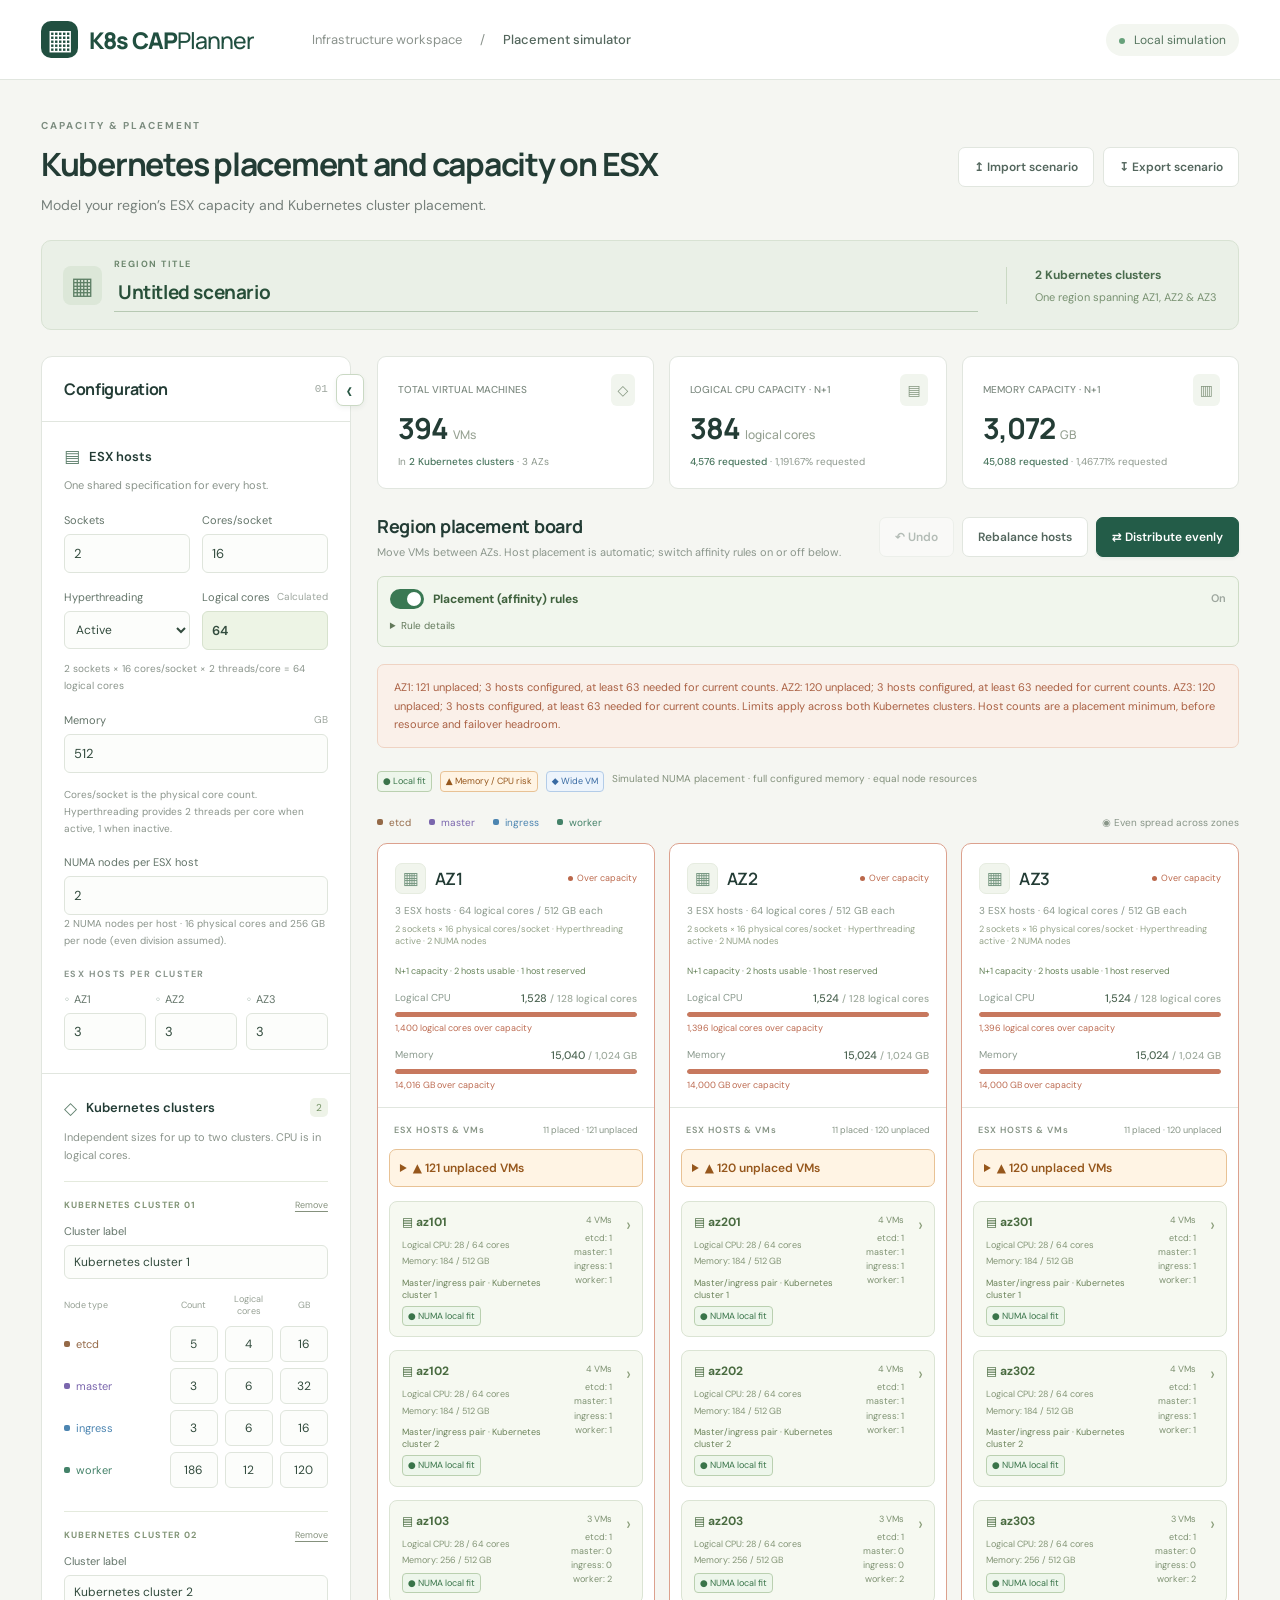
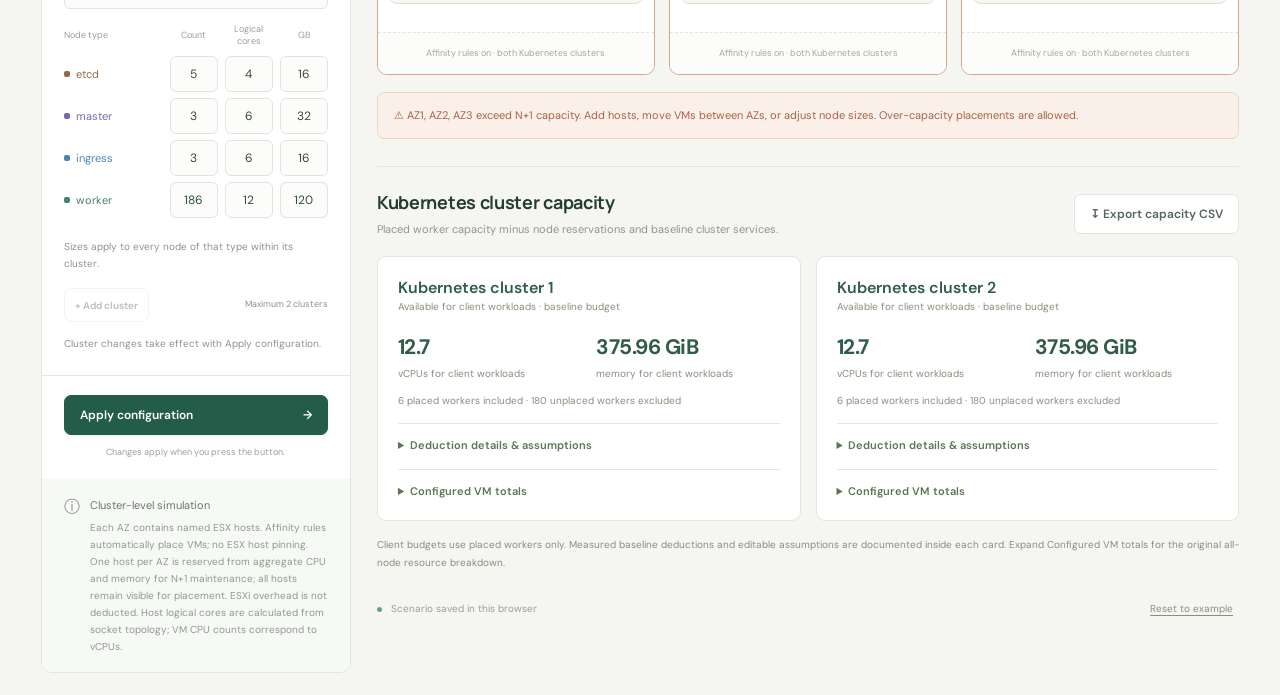
==== index.html @ 89005a1d "Initial code" ====
<!doctype html>
<html lang="en">
<head><meta charset="UTF-8"><meta name="viewport" content="width=device-width, initial-scale=1"><meta name="theme-color" content="#183b33"><title>K8s CAPPlanner · VM placement simulator</title><link rel="stylesheet" href="./styles.css"></head>
<body>
<header class="topbar"><a class="brand" href="#" aria-label="K8s CAPPlanner home"><span class="brand-icon">▦</span> K8s CAP<span>Planner</span></a><div class="nav-label">Infrastructure workspace <span>/</span> <strong>Placement simulator</strong></div><span class="local-pill"><i></i> Local simulation</span></header>
<main>
  <div class="page-heading"><div><div class="eyebrow">CAPACITY & PLACEMENT</div><h1>Kubernetes placement and capacity on ESX</h1><p>Model your region’s ESX capacity and Kubernetes cluster placement.</p></div><div class="scenario-files"><div class="file-actions"><button id="import-button" class="button secondary">↥ Import scenario</button><button id="export-button" class="button secondary">↧ Export scenario</button><input type="file" id="import-file" accept=".json,application/json" hidden></div></div></div>
  <div class="region-bar"><div class="region-selector"><span class="region-icon">▦</span><label for="scenario-title">REGION TITLE<input id="scenario-title" type="text" maxlength="120" placeholder="Untitled scenario"></label></div><div class="region-context"><strong id="region-clusters"></strong><span>One region spanning AZ1, AZ2 & AZ3</span></div></div>
  <div class="workspace">
    <div class="configuration-drawer"><button id="configuration-toggle" class="configuration-toggle" type="button" aria-controls="configuration-panel" aria-expanded="true" aria-label="Collapse Configuration panel" title="Collapse Configuration panel"><span class="configuration-toggle-arrow" aria-hidden="true">‹</span><span class="configuration-toggle-label" aria-hidden="true">Configuration</span></button><aside class="configuration" id="configuration-panel">
      <form id="config-form">
        <div class="panel-heading"><h2>Configuration</h2><span class="small-label">01</span></div>
        <section><div class="section-heading"><span class="section-icon">▤</span><h3>ESX hosts</h3></div><p class="help">One shared specification for every host.</p><div class="two-fields"><label>Sockets<input name="host.sockets" type="number" min="1" max="1000000" step="1" required></label><label>Cores/socket<input name="host.coresPerSocket" aria-label="Physical cores per socket" type="number" min="1" max="1000000" step="1" required></label></div><div class="two-fields topology-fields"><label>Hyperthreading<select name="host.hyperthreading" aria-label="Hyperthreading"><option value="active">Active</option><option value="inactive">Inactive</option></select></label><label for="host-logical-cores">Logical cores <span>Calculated</span><output id="host-logical-cores" name="host.cpu" aria-live="polite"></output></label></div><p id="host-cpu-formula" class="help topology-help">Sockets × physical cores/socket × threads/core</p><label>Memory <span>GB</span><input name="host.memory" type="number" min="0.01" max="1000000" step="any" required></label><p class="help footer-help">Cores/socket is the physical core count. Hyperthreading provides 2 threads per core when active, 1 when inactive.</p><label class="numa-config">NUMA nodes per ESX host<input name="host.numaNodes" aria-label="NUMA nodes per ESX host" type="number" min="1" max="64" step="1" required></label><p id="numa-topology-help" class="help topology-help">CPU cores and memory are assumed evenly divided between NUMA nodes.</p><div class="field-title">ESX HOSTS PER CLUSTER</div><div id="host-counts" class="host-counts"></div></section>
        <section class="k8s-config"><div class="section-heading"><span class="section-icon">◇</span><h3>Kubernetes clusters</h3><span id="draft-count" class="cluster-count"></span></div><p class="help">Independent sizes for up to two clusters. CPU is in logical cores.</p><div id="cluster-editors"></div><p class="help footer-help">Sizes apply to every node of that type within its cluster.</p><div class="cluster-editor-actions"><button id="add-cluster" type="button" class="button secondary">+ Add cluster</button><span class="help">Maximum 2 clusters</span></div><p class="help footer-help">Cluster changes take effect with Apply configuration.</p></section>
        <div class="config-footer"><p id="config-error" class="error" role="alert" hidden></p><button type="submit" class="button primary full">Apply configuration <span>→</span></button><span id="config-status">Changes apply when you press the button.</span></div>
      </form>
      <div class="model-note"><span>ⓘ</span><p>Cluster-level simulation<br><small>Each AZ contains named ESX hosts. Affinity rules automatically place VMs; no ESX host pinning. One host per AZ is reserved from aggregate CPU and memory for N+1 maintenance; all hosts remain visible for placement. ESXi overhead is not deducted. Host logical cores are calculated from socket topology; VM CPU counts correspond to vCPUs.</small></p></div>
    </aside></div>
    <div class="canvas">
      <div class="summary" id="summary"></div>
      <section class="placement">
        <div class="placement-heading"><div><h2>Region placement board</h2><p>Move VMs between AZs. Host placement is automatic; switch affinity rules on or off below.</p></div><div class="board-actions"><button id="undo" class="button secondary" disabled>↶ Undo</button><button id="balance-workers" class="button secondary">Rebalance hosts</button><button id="balance" class="button primary">⇄ Distribute evenly</button></div></div>
        <div class="affinity-policy" id="affinity-policy"><label class="affinity-toggle"><input id="affinity-toggle" type="checkbox" role="switch" aria-label="Placement (affinity) rules" aria-describedby="affinity-toggle-help"><strong>Placement (affinity) rules</strong><span id="affinity-toggle-state">On</span></label><details class="affinity-details"><summary>Rule details</summary><div class="affinity-details-body"><p>When enabled, these limits apply across both Kubernetes clusters within each AZ:</p><ol id="affinity-rule-description"><li><strong>Etcd separation:</strong> At most one etcd VM per ESX host. It may share with other VM types.</li><li><strong>Master/ingress pairing:</strong> Matching node numbers within the same Kubernetes cluster stay together, such as master-01 and ingress-01. Moving either to another AZ moves its partner too.</li><li><strong>Pair separation:</strong> At most one master/ingress pair per ESX host.</li><li><strong>Workers with a pair:</strong> At most one worker on a host containing a master/ingress pair.</li><li><strong>Other workers:</strong> At most two workers on a host without a master/ingress pair.</li></ol><p id="affinity-toggle-help"><strong>Turning off:</strong> Immediately redistributes all VMs across the hosts in their current AZs without pairing, etcd separation, or per-host VM count limits. Previously unplaced VMs can be assigned. VM counts, sizes, and cluster labels are retained. Capacity warnings and NUMA estimates remain active.</p><p><strong>Turning on:</strong> Recalculates placement under all five rules. Ingress VMs follow their matching master’s AZ. VMs that cannot satisfy the rules remain visible as unplaced. This does not restore the previous host arrangement.</p><p>ESX hosts are assigned automatically in both modes; VMs are never pinned to a host.</p></div></details></div><div id="affinity-warning" class="capacity-warning" role="status" hidden></div><div class="numa-legend" aria-label="NUMA status legend"><span class="numa-badge fit">● Local fit</span><span class="numa-badge risk">▲ Memory / CPU risk</span><span class="numa-badge wide">◆ Wide VM</span><small>Simulated NUMA placement · full configured memory · equal node resources</small></div><div class="board-meta"><div class="legend"><span class="type-etcd">etcd</span><span class="type-master">master</span><span class="type-ingress">ingress</span><span class="type-worker">worker</span></div><span id="spread-label"></span></div>
        <div class="clusters" id="clusters"></div>
      </section>
      <div id="capacity-warning" class="capacity-warning" role="status" hidden></div>
      <section class="potential-capacity" aria-labelledby="potential-heading"><div class="placement-heading"><div><h2 id="potential-heading">Kubernetes cluster capacity</h2><p>Placed worker capacity minus node reservations and baseline cluster services.</p></div><button id="export-capacity" type="button" class="button secondary">↧ Export capacity CSV</button></div><div id="cluster-capacity-cards" class="cluster-capacity-cards"></div><p class="capacity-assumptions">Client budgets use placed workers only. Measured baseline deductions and editable assumptions are documented inside each card. Expand Configured VM totals for the original all-node resource breakdown.</p></section><footer class="canvas-footer"><span><i></i> <span id="save-status">Scenario saved in this browser</span></span><button id="reset" class="text-button">Reset to example</button></footer>
    </div>
  </div>
</main>
<div id="toast" role="status" aria-live="polite"></div>
<script type="module" src="./app.mjs"></script>
</body></html>
---- styles.css ----
@import url('https://fonts.googleapis.com/css2?family=DM+Sans:wght@400;500;600;700&family=Manrope:wght@400;500;600;700;800&display=swap');
:root{font-family:'DM Sans',system-ui,sans-serif;color:#233c35;background:#f5f6f2;font-synthesis:none;--green:#235c48;--muted:#77817c;--border:#e1e6df;--etcd:#946947;--master:#7a66ad;--ingress:#4c85b1;--worker:#448269}
*{box-sizing:border-box}body{margin:0}button,input,select{font:inherit}button{cursor:pointer}button:disabled{opacity:.4;cursor:default}button:focus-visible,a:focus-visible,input:focus-visible,select:focus-visible{outline:3px solid #87bca5;outline-offset:3px}button,input,select{transition:border-color .15s,background .15s} .topbar{height:80px;background:#fff;border-bottom:1px solid var(--border);display:flex;align-items:center;padding:0 3.2%;gap:58px}.brand{font:800 23px 'Manrope',sans-serif;letter-spacing:-1px;color:#214f40;text-decoration:none;display:flex;align-items:center;gap:0}.brand>span:last-child{font-weight:500}.brand-icon{background:#214f40;color:white;width:37px;height:37px;border-radius:10px;text-align:center;line-height:35px;margin-right:11px;font-size:28px}.nav-label{font-size:13px;color:#8b938d;display:flex;gap:18px}.nav-label strong{color:#53665c;font-weight:500}.local-pill{margin-left:auto;font-size:12px;background:#f3f6f0;padding:8px 13px;border-radius:20px;color:#54735d;white-space:nowrap}i{display:inline-block;width:6px;height:6px;background:#67a17b;border-radius:50%;margin-right:6px}main{max-width:1700px;margin:auto;padding:39px 3.2% 22px}.page-heading{display:flex;justify-content:space-between;align-items:center;margin-bottom:30px;gap:20px}.eyebrow{font-size:10px;font-weight:700;letter-spacing:2px;color:#7d8d80;margin-bottom:10px}h1{font-family:'Manrope',sans-serif;font-weight:700;letter-spacing:-1.25px;font-size:32px;margin:0 0 10px}p{margin:0}.page-heading p{font-size:14px;color:var(--muted)}.file-actions{display:flex;gap:9px}.button{padding:11px 15px;border-radius:7px;border:1px solid var(--border);font-size:12px;font-weight:600;white-space:nowrap;display:inline-flex;align-items:center;justify-content:center;gap:10px;min-height:40px}.button.secondary{background:#fff;color:#53665d}.button.secondary:hover:not(:disabled){background:#edf3ed;border-color:#a8bcae}.button.primary{background:var(--green);border-color:var(--green);color:#fff;box-shadow:0 2px 3px #235c4810}.button.primary:hover{background:#184b39}.workspace{display:grid;grid-template-columns:310px minmax(0,1fr);gap:26px;align-items:start}.configuration{background:#fff;border:1px solid var(--border);border-radius:11px;overflow:hidden}.panel-heading{display:flex;align-items:center;justify-content:space-between;padding:21px 22px;border-bottom:1px solid var(--border)}h2{font-family:'Manrope',sans-serif;font-size:16px;font-weight:700;margin:0;letter-spacing:-.3px}.small-label{font:11px monospace;color:#9ea79f}.configuration section{padding:23px 22px;border-bottom:1px solid var(--border)}.section-heading{display:flex;gap:9px;align-items:center;margin-bottom:9px}h3{font-size:13px;margin:0;font-weight:600}.section-icon{color:#60816e;font-size:17px}.help{font-size:11px;line-height:1.7;color:#8a948b}.two-fields{display:grid;grid-template-columns:1fr 1fr;gap:12px;margin:18px 0 23px}label{font-size:11px;color:#64756a;display:block}label>span{color:#9da69e;float:right;font-size:10px}input[type=number]{width:100%;border:1px solid #dfe5dc;border-radius:6px;padding:10px 9px;background:#fcfdfb;color:#324b3d;font-size:13px;margin-top:7px;min-width:0;appearance:textfield}input[type=number]::-webkit-inner-spin-button{appearance:none}input:hover{border-color:#adc1b2}.field-title{font-size:9px;letter-spacing:1.4px;color:#8a968d;font-weight:700;margin-bottom:12px}.host-counts{display:flex;gap:9px}.host-counts label{flex:1}.host-counts input{padding:9px}.host-counts label>span{float:none;color:#759281;margin-right:4px}.profile-head,.profile-row{display:grid;grid-template-columns:1fr 48px 48px 48px;gap:7px;align-items:center}.profile-head{font-size:9px;color:#97a195;margin:19px 0 9px}.profile-head span:not(:first-child){text-align:center}.profile-row{margin-bottom:8px}.profile-row input{margin:0;padding:9px 5px;text-align:center;font-size:12px}.type-label{font-size:11px;display:flex;gap:6px;align-items:center}.type-dot{width:6px;height:6px;border-radius:2px;background:currentColor}.type-etcd{color:var(--etcd)}.type-master{color:var(--master)}.type-ingress{color:var(--ingress)}.type-worker{color:var(--worker)}.footer-help{margin-top:13px;font-size:10px}.config-footer{padding:19px 22px 21px}.full{width:100%;justify-content:space-between}.config-footer>span{display:block;text-align:center;font-size:9px;color:#99a196;margin-top:11px}.model-note{background:#f7f9f4;padding:17px 22px;display:flex;gap:10px;color:#76917d}.model-note p{font-size:11px;color:#637d6a;line-height:1.7}.model-note small{display:block;font-size:10px;color:#8f9a8b;margin-top:4px}.summary{display:grid;grid-template-columns:repeat(3,1fr);gap:15px;margin-bottom:25px}.stat{background:#fff;border:1px solid var(--border);border-radius:9px;padding:20px;position:relative}.stat-title{font-size:10px;color:#7f8c82;font-weight:500}.stat-icon{position:absolute;top:17px;right:18px;background:#f1f5ee;padding:7px;border-radius:6px;font-size:14px;color:#859780}.stat-number{font-family:'Manrope',sans-serif;font-size:29px;font-weight:700;letter-spacing:-1px;margin:10px 0 7px}.stat-number small{font-size:12px;color:#95a091;letter-spacing:0;font-weight:500;margin-left:5px}.stat-sub{font-size:10px;color:#8d988d}.stat-sub strong{font-weight:500;color:#47745c}.placement-heading{display:flex;justify-content:space-between;gap:12px;align-items:center}.placement-heading h2{font-size:18px}.placement-heading p{font-size:11px;color:#8b968c;margin-top:7px}.board-actions{display:flex;gap:8px}.board-meta{display:flex;align-items:center;justify-content:space-between;margin:24px 0 14px;font-size:10px;color:#889588;gap:10px}.legend{display:flex;gap:18px}.legend span{display:flex;align-items:center;gap:6px}.legend span:before{content:'';background:currentColor;width:6px;height:6px;border-radius:2px}.clusters{display:grid;grid-template-columns:repeat(3,minmax(0,1fr));gap:14px}.cluster{background:#fff;border:1px solid var(--border);border-radius:10px;min-width:0;transition:background .15s,border-color .15s;overflow:hidden}.cluster.drag-over{border-color:#438c6b;background:#edf7ee;box-shadow:0 0 0 2px #6f9d7940}.cluster.over{border-color:#dca18e}.cluster-top{padding:19px 17px 16px;border-bottom:1px solid var(--border)}.cluster-title-row{display:flex;align-items:center;gap:9px}.az-icon{font-size:17px;color:#759680;background:#f1f5ed;border:1px solid #e6ece0;border-radius:7px;width:31px;height:31px;display:grid;place-items:center}.cluster h3{font-family:'Manrope',sans-serif;font-size:17px;letter-spacing:-.5px}.health{margin-left:auto;color:#729a74;font-size:9px;display:flex;align-items:center;gap:4px}.health:before{content:'';width:5px;height:5px;border-radius:50%;background:currentColor}.health.warning{color:#bb684b}.host-caption{font-size:10px;color:#89978a;margin:10px 0 18px}.resource{margin-top:14px}.resource-label{display:flex;justify-content:space-between;align-items:center;font-size:10px;color:#8a998d;margin-bottom:7px}.resource-label strong{color:#4e6654;font-size:11px;font-weight:500}.resource-label strong small{color:#9eaa9d;font-size:10px}.track{height:5px;background:#edf1e8;border-radius:10px;overflow:hidden}.fill{height:100%;background:#729a73;border-radius:10px}.resource.memory .fill{background:#a4b894}.resource.exceeded .fill{background:#c7785e}.resource-foot{font-size:9px;color:#9ba694;margin-top:5px}.resource.exceeded .resource-foot{color:#bc6a50}.vm-area{padding:15px 11px;min-height:385px;max-height:635px;overflow:auto}.vm-list-heading{display:flex;justify-content:space-between;color:#869485;font-size:9px;font-weight:600;letter-spacing:1px;margin:1px 5px 13px}.vm-list-heading span:last-child{letter-spacing:0;font-weight:400}.vm-card{display:grid;grid-template-columns:12px minmax(0,1fr) 22px;align-items:center;gap:5px;padding:10px 8px;margin-bottom:7px;border:1px solid #e5e9e1;border-radius:6px;background:#fff;cursor:grab;border-left:3px solid currentColor;box-shadow:0 1px 2px #253f2903;position:relative}.vm-card:hover{background:#fafcf8;border-color:#bdcfbf}.vm-card.dragging{opacity:.35}.grip{color:#bdc7b8;font-size:13px}.vm-name{font-size:10px;font-weight:600;display:block}.vm-spec{font-size:9px;color:#94a08e;margin-top:4px;display:block}.move-select{width:22px;border:0;color:#8d9b89;background:transparent;padding:1px;cursor:pointer;font-size:10px}.move-select option{color:#233c35}.cluster-bottom{padding:13px 15px;border-top:1px dashed var(--border);font-size:9px;color:#a0aa99;text-align:center;background:#fcfdfb}.empty{padding:65px 15px;text-align:center;font-size:12px;color:#96a28f;line-height:1.8}.board-note{display:flex;gap:9px;align-items:center;font-size:10px;color:#87937f;margin-top:16px;line-height:1.5}.board-note>span{font-size:17px}.canvas-footer{display:flex;justify-content:space-between;margin-top:24px;font-size:10px;color:#97a28e;align-items:center}.canvas-footer i{width:5px;height:5px}.text-button{background:none;border:0;font-size:10px;color:#85917d;text-decoration:underline;text-underline-offset:3px;padding:6px}.capacity-warning{margin-top:17px;padding:13px 16px;border-radius:7px;background:#faf0e9;border:1px solid #efd3c3;color:#aa6144;font-size:11px;line-height:1.7}.error{color:#b25c41;font-size:11px;line-height:1.6;margin-bottom:12px}#toast{position:fixed;bottom:24px;left:50%;transform:translateX(-50%);border-radius:9px;padding:13px 20px;background:#1c493a;color:#fff;font-size:12px;box-shadow:0 5px 20px #183b3320;opacity:0;pointer-events:none;transition:opacity .2s;max-width:90vw;text-align:center;z-index:10}#toast.show{opacity:1}[hidden]{display:none!important}
@media(min-width:1500px){.vm-card{padding:12px 10px}.vm-name{font-size:12px}.vm-spec{font-size:10px}.vm-area{max-height:700px}.profile-row{grid-template-columns:1fr 48px 48px 48px}}
@media(max-width:1150px){.workspace{grid-template-columns:270px minmax(0,1fr);gap:18px}.configuration section,.panel-heading,.config-footer{padding-left:16px;padding-right:16px}.model-note{padding:16px}.cluster-top{padding:15px 11px}.clusters{gap:9px}.health{font-size:8px}.stat{padding:15px}.stat-icon{display:none}.board-actions .button{padding:9px}.nav-label{display:none}h1{font-size:28px}.file-actions .button{font-size:10px}.placement-heading{align-items:start;flex-direction:column;gap:13px}.profile-head,.profile-row{grid-template-columns:1fr 43px 43px 43px;gap:5px}.vm-spec{font-size:8px}}
@media(max-width:850px){main{padding:26px 20px}.topbar{height:65px;padding:0 20px}.workspace{grid-template-columns:1fr}.configuration form{display:grid;grid-template-columns:1fr 1fr}.panel-heading,.config-footer{grid-column:1/-1}.configuration section{padding:20px}.configuration section:first-of-type{border-right:1px solid var(--border)}.model-note{display:none}.config-footer{padding:16px 20px}.full{max-width:300px;margin:auto}.profile-head,.profile-row{grid-template-columns:1fr 48px 48px 48px}.page-heading{align-items:start;flex-direction:column}.page-heading h1{font-size:29px}.placement-heading{flex-direction:row;align-items:center}.vm-spec{font-size:9px}.summary{gap:12px}.vm-area{min-height:200px;max-height:450px}}
@media(max-width:560px){.configuration form{display:block}.configuration section:first-of-type{border-right:0}.clusters{grid-template-columns:1fr}.summary{gap:7px}.stat{padding:14px 10px}.stat-number{font-size:23px}.stat-number small{font-size:9px}.stat-title,.stat-sub{font-size:9px}.placement-heading{flex-direction:column;align-items:start}.legend{gap:13px}.board-meta{align-items:start;flex-direction:column}.vm-area{max-height:340px;min-height:100px}.cluster-top{padding:17px}.vm-name{font-size:12px}.vm-spec{font-size:10px}.cluster-title-row .health{font-size:10px}.local-pill{font-size:10px;padding:7px 10px}.brand{font-size:20px}.page-heading h1{font-size:26px}.canvas-footer{font-size:9px}.board-note{align-items:start}}

.vm-card{touch-action:none;user-select:none}.move-select{touch-action:auto}.drag-ghost{position:fixed;z-index:100;pointer-events:none;box-shadow:0 10px 30px #183b3330;opacity:.95;transform:rotate(2deg)}
.region-bar{display:flex;align-items:center;gap:28px;margin:-4px 0 26px;padding:17px 21px;background:#eaf0e7;border:1px solid #d8e2d3;border-radius:10px}.region-selector{display:flex;gap:12px;align-items:center}.region-icon{width:39px;height:39px;background:#dce7d8;display:grid;place-items:center;border-radius:8px;color:#5e8066;font-size:24px}.region-selector label{font-size:9px;letter-spacing:1.5px;font-weight:700;color:#6d876e}.region-selector select{display:block;background:transparent;border:0;border-bottom:1px solid #b7c9b3;padding:4px 18px 3px 0;margin-top:3px;font-size:19px;font-family:'Manrope',sans-serif;font-weight:700;color:#284f39;letter-spacing:-.4px;min-width:220px;cursor:pointer}.region-context{display:flex;flex-direction:column;gap:7px;border-left:1px solid #cad9c4;padding-left:28px;font-size:11px;color:#789171}.region-context strong{font-size:12px;color:#4a6c4e}.region-saved{margin-left:auto;font-size:9px;color:#8b9e84}.cluster-count{margin-left:auto;background:#eef3e8;color:#769467;border-radius:5px;padding:3px 6px;font-size:10px}.cluster-choice{margin-top:16px}.cluster-choice select,.cluster-label-field input{width:100%;min-width:0;border:1px solid #dfe5dc;border-radius:6px;padding:10px 9px;background:#fcfdfb;color:#324b3d;font-size:12px;margin-top:7px}.cluster-label-field{margin-top:13px}.cluster-editor-actions{display:flex;align-items:center;justify-content:space-between;gap:4px;margin-top:16px}.cluster-editor-actions .button{padding:7px 10px;font-size:10px;min-height:34px}.cluster-editor-actions .text-button{font-size:9px}.k8s-group{margin-bottom:13px;border:1px solid #e0e7da;border-radius:7px;background:#fbfdf8;overflow:hidden}.k8s-group summary{list-style:none;cursor:pointer;padding:13px 11px}.k8s-group summary::-webkit-details-marker{display:none}.k8s-group summary:hover{background:#f0f5eb}.group-heading{display:flex;align-items:start;justify-content:space-between;gap:8px}.group-name{font-size:11px;font-weight:700;line-height:1.5;overflow-wrap:anywhere;min-width:0;color:#496246}.group-total{font-size:9px;white-space:nowrap;color:#759366;padding-top:2px}.group-resources{font-size:10px;color:#8c9e82;margin-top:7px}.group-types{display:grid;grid-template-columns:repeat(2,1fr);gap:8px 12px;font-size:9px;margin-top:14px}.group-types span{display:flex;align-items:center;justify-content:space-between;gap:5px}.group-types strong{font-weight:500;font-size:10px;background:#f1f4ee;min-width:23px;border-radius:4px;text-align:center;padding:2px 5px}.group-open{border-top:1px solid #e7eddf;padding-top:9px;margin-top:12px;font-size:9px;color:#8d9d84;display:flex;justify-content:space-between}.group-open span{transition:transform .15s}.k8s-group[open] .group-open span{transform:rotate(180deg)}.group-vms{padding:0 7px 7px;background:#f8faf5}.group-vms .empty{padding:20px 8px}.vm-area{min-height:0;max-height:635px}.cluster-bottom{line-height:1.6}.capacity-warning{margin-top:17px}
@media(max-width:1150px){.region-saved{display:none}.group-heading{flex-direction:column;gap:3px}.group-types{gap:7px}.group-total{padding-top:0}.group-name{font-size:10px}.group-resources{font-size:9px}}
@media(max-width:850px){.region-bar{gap:18px;padding:14px 16px}.region-context{padding-left:18px}.region-selector select{font-size:17px;min-width:190px}.group-heading{flex-direction:row}.group-name{font-size:11px}.vm-area{max-height:530px}}
@media(max-width:560px){.region-bar{flex-wrap:wrap;gap:16px}.region-selector{width:100%}.region-context{border-left:0;padding-left:0}.region-context span{font-size:10px}.region-selector select{min-width:220px}.group-name{font-size:12px}.group-resources{font-size:11px}.vm-area{max-height:500px}.cluster-choice select,.cluster-label-field input{font-size:13px}}

.cluster-editor{border:0;border-top:1px solid #e4eadd;padding:14px 0 1px;margin:16px 0 0;min-width:0}.cluster-editor legend{position:absolute;width:1px;height:1px;overflow:hidden;clip-path:inset(50%)}.editor-heading{display:flex;align-items:center;justify-content:space-between}.editor-number{font-size:9px;font-weight:700;letter-spacing:1px;color:#829577}.editor-heading .text-button{font-size:9px;padding:3px 0}.cluster-editor .cluster-label-field{margin-top:10px}.cluster-editor .profile-head{margin-top:14px}.cluster-editor .profile-row{margin-bottom:6px}.vm-cluster-label{display:table;margin-top:5px;border:1px solid #e2e9db;border-radius:4px;background:#f2f6ed;padding:3px 5px;font-size:9px;color:#708567;overflow-wrap:anywhere;max-width:100%;line-height:1.3}.vm-card{align-items:center}.vm-card>div{min-width:0}.vm-area{min-height:350px;max-height:850px}.vm-spec{margin-top:6px}.cluster-editor-actions .help{font-size:9px}.cluster-editor .cluster-label-field input{padding:8px 9px}
@media(max-width:850px){.vm-area{max-height:650px}.configuration form{align-items:start}.vm-cluster-label{font-size:9px}}
@media(max-width:560px){.vm-area{min-height:180px;max-height:500px}.vm-cluster-label{font-size:10px}}

.esx-host{border:1px solid #dbe4d4;background:#f6f9f1;border-radius:8px;margin:0 0 13px;padding:11px 8px 4px}.esx-host-heading{display:flex;justify-content:space-between;gap:5px;align-items:center;font-size:9px;color:#7d9171;margin:0 3px 8px}.host-name{font-size:12px;font-weight:700;color:#496b40}.host-resources{display:flex;flex-direction:column;gap:5px;font-size:9px;color:#839576;margin:0 3px 11px}.host-over{border-color:#d6a18a;background:#fff8f1}.host-exceeded{color:#b4694c}.esx-host.drag-over{border-color:#438c6b;box-shadow:0 0 0 2px #6f9d7940;background:#e6f2df}.empty-host{font-size:9px;padding:8px 4px 12px;color:#95a185}.pin-badge{display:inline-block;font-size:8px;font-weight:500;color:#9a794d;background:#f8efd8;border:1px solid #ebddbc;border-radius:3px;padding:2px 4px;margin-left:3px}.vm-placement{margin-top:7px}.pin-control{font-size:8px;display:flex;align-items:center;gap:5px;color:#8c9a7f}.pin-select{border:1px solid #e1e7d9;border-radius:4px;background:#fafcf7;color:#66835a;font-size:9px;padding:3px 4px;max-width:100%;min-width:0;flex:1;cursor:pointer}.worker-placement{font-size:8px;color:#98a68c}.vm-area{max-height:1000px}.board-actions{flex-wrap:wrap}.vm-name{line-height:1.6}
@media(max-width:1150px){.host-name{font-size:11px}.esx-host-heading{align-items:start;flex-direction:column}.board-actions .button{font-size:10px}.vm-area{max-height:900px}}
@media(max-width:850px){.vm-area{max-height:750px}.pin-control{flex-direction:column;align-items:start}.pin-select{width:100%}}
@media(max-width:560px){.vm-area{max-height:550px}.esx-host-heading{flex-direction:row}.pin-control{flex-direction:row;align-items:center}.pin-select{width:auto}}

.host-policy,.vm-host-control{display:flex;align-items:center;gap:6px;font-size:9px;color:#839778}.host-policy{margin:3px 3px 11px}.dedication-select,.vm-host-select{min-width:0;flex:1;width:100%;border:1px solid #d7e2ce;border-radius:5px;padding:5px;background:#fff;color:#5f7b52;font-size:10px;cursor:pointer}.dedicated-host{border-color:#9caf88;background:#edf4e5}.dedication-label{font-size:9px;color:#6a8259;margin:0 3px 10px;overflow-wrap:anywhere}.vm-card[draggable=false]{cursor:default}.vm-host-control{font-size:8px}.vm-host-select{padding:3px;font-size:9px}

.topology-fields{margin:-6px 0 10px}.topology-fields select{display:block;width:100%;min-height:38px;margin-top:7px;border:1px solid #dfe5dc;border-radius:6px;padding:9px 7px;font-size:12px;color:#324b3d;background:#fcfdfb}.topology-help{margin-bottom:19px;font-size:10px}.host-topology{display:block;margin-top:6px;font-size:9px;color:#93a288}

details.esx-host{padding:0;overflow:hidden}.host-summary{list-style:none;padding:12px 12px 10px;cursor:pointer;position:relative}.host-summary::-webkit-details-marker{display:none}.host-summary:after{content:'›';position:absolute;right:11px;top:11px;font-size:18px;color:#8b9f7b;transition:transform .15s}.esx-host[open]>.host-summary:after{transform:rotate(90deg)}.host-summary .esx-host-heading{padding-right:18px;margin:0 0 9px;flex-direction:row;align-items:center}.host-summary .host-name{font-size:12px}.host-summary .host-resources{margin:0;line-height:1.5;gap:3px}.host-summary .dedication-label{margin:8px 0 0;font-size:9px}.host-summary:hover{background:#e9f1e0}.host-summary:focus-visible{outline:3px solid #87bca5;outline-offset:-3px}.host-expanded{border-top:1px solid #dbe4d4;padding:11px 8px 4px}.host-expanded .host-policy{margin-top:0}

#host-logical-cores{display:block;margin-top:7px;min-height:38px;padding:10px 9px;border:1px solid #d7e2ce;border-radius:6px;background:#edf4e5;font-size:13px;font-weight:600;color:#324b3d}.configuration .field-title{margin-top:19px}

.numa-config{margin-top:18px}.numa-legend{display:flex;flex-wrap:wrap;gap:8px;align-items:center;margin-top:18px}.numa-legend small{font-size:10px;color:#83917c}.numa-badge{display:inline-block;border:1px solid;border-radius:4px;padding:3px 5px;font-size:9px;line-height:1.4;margin-top:5px}.numa-badge.fit{color:#397449;background:#edf6eb;border-color:#bad0b0}.numa-badge.risk{color:#96571c;background:#fff4e4;border-color:#e8c295}.numa-badge.wide{color:#386aa2;background:#edf4fc;border-color:#b3cce8}.vm-numa{display:flex;flex-wrap:wrap;gap:3px;margin-top:6px}.vm-numa>span:first-child{width:100%;font-size:8px;color:#85957d}.vm-numa .numa-badge{font-size:8px;margin-top:0}.numa-estimate{margin:12px 3px;border-top:1px solid #dbe4d4;padding-top:10px}.numa-estimate-heading{font-size:10px;color:#627c55;font-weight:600;margin-bottom:7px}.numa-nodes{display:grid;grid-template-columns:repeat(2,minmax(0,1fr));gap:6px}.numa-node{display:flex;flex-direction:column;gap:4px;font-size:8px;line-height:1.5;padding:8px;border:1px solid #bad0b0;background:#f7fbf2;border-radius:5px;color:#627f56;overflow-wrap:anywhere}.numa-node strong{font-size:10px}.numa-node.risk{background:#fff4e4;border-color:#e8c295;color:#96571c}.numa-estimate p{font-size:8px;color:#87967e;line-height:1.6;margin-top:7px}

.affinity-policy{margin-top:17px;padding:12px;border:1px solid #cedcc6;border-radius:7px;background:#f1f6ed;display:flex;flex-direction:column;gap:7px;font-size:11px;color:#57734d}.affinity-policy span{font-size:10px;line-height:1.6}.unplaced-vms{border:1px solid #e8c295;background:#fff4e4;border-radius:7px;padding:10px;margin-bottom:14px}.unplaced-vms summary{font-size:12px;color:#96571c;font-weight:600;cursor:pointer}.unplaced-vms>p{font-size:10px;color:#96571c;line-height:1.6;margin:9px 0}

.affinity-toggle{display:flex;align-items:center;gap:9px;cursor:pointer;color:#3f613d;font-size:12px}.affinity-toggle input{appearance:none;width:34px;height:20px;border-radius:12px;background:#a1aaa0;position:relative;flex-shrink:0;margin:0;cursor:pointer}.affinity-toggle input:before{content:'';position:absolute;left:3px;top:3px;width:14px;height:14px;background:#fff;border-radius:50%;transition:transform .15s}.affinity-toggle input:checked{background:#3a7853}.affinity-toggle input:checked:before{transform:translateX(14px)}#affinity-toggle-state{margin-left:auto;font-size:11px;font-weight:600}.affinity-policy p{font-size:10px;line-height:1.6}.affinity-policy.rules-off{background:#f3f4f2;border-color:#d6dbd3;color:#717c6d}

.affinity-details{margin-top:1px}.affinity-details>summary{cursor:pointer;font-size:10px;width:fit-content;color:#62785a;padding:2px 0}.affinity-details>summary:focus-visible{outline:3px solid #87bca5;outline-offset:3px}.affinity-details-body{border-top:1px solid #d8e2d2;margin-top:9px;padding-top:10px;font-size:11px;line-height:1.7}.affinity-details-body ol{margin:10px 0;padding-left:20px}.affinity-details-body li{margin-bottom:7px}.affinity-details-body p+p{margin-top:10px}.affinity-policy .affinity-details-body p{font-size:11px}

.potential-capacity{margin-top:27px;padding-top:23px;border-top:1px solid var(--border)}.potential-capacity .placement-heading p{line-height:1.6}.cluster-capacity-cards{display:grid;grid-template-columns:repeat(auto-fit,minmax(260px,1fr));gap:15px;margin-top:18px}.capacity-card{padding:20px;background:#fff;border:1px solid var(--border);border-radius:9px;min-width:0}.capacity-card h3{font-size:16px;color:#315d48;overflow-wrap:anywhere}.capacity-kpis{display:grid;grid-template-columns:1fr 1fr;gap:15px;margin:18px 0 10px}.capacity-kpis strong{display:block;font-size:21px;letter-spacing:-.5px}.capacity-kpis span,.capacity-small{font-size:10px;color:#83907c;line-height:1.7}.capacity-card table{border-collapse:collapse;width:100%;font-size:11px;margin-top:13px}.capacity-card caption{text-align:left;color:#87917f;font-size:10px;margin-bottom:5px}.capacity-card th,.capacity-card td{padding:7px 3px;border-bottom:1px solid #e8ede4;text-align:right}.capacity-card th:first-child{text-align:left}.capacity-card thead th{color:#85937b;font-size:10px;font-weight:500}.capacity-card tbody th{font-weight:500}.capacity-assumptions{font-size:10px;color:#83907c;line-height:1.8;margin-top:15px}

.capacity-card tfoot th,.capacity-card tfoot td{font-weight:700;border-top:2px solid #dbe4d4;border-bottom:0;color:#315d48}

.scenario-files{min-width:280px;max-width:390px;width:100%;flex-shrink:0}.scenario-files>label{font-size:9px;letter-spacing:1.1px;font-weight:600;color:#81907e}.scenario-files>input{width:100%;border:1px solid #dbe3d5;border-radius:6px;padding:10px 12px;background:#fff;color:#324b3d;font-size:13px;margin-top:7px}.scenario-files .file-actions{margin-top:9px}.scenario-files>span{display:block;font-size:9px;color:#8c9886;margin-top:7px;line-height:1.6}@media(max-width:1150px){.page-heading{flex-wrap:wrap}.scenario-files{max-width:390px}}

.client-budget strong{color:#315d48}.deduction-details,.configured-capacity{border-top:1px solid var(--border);margin-top:14px;padding-top:12px;font-size:11px;line-height:1.7}.deduction-details>summary,.configured-capacity>summary{cursor:pointer;color:#5a7650;font-weight:600}.deduction-body p{font-size:10px;color:#7d8976;line-height:1.8;margin:10px 0}.deduction-body h4{font-size:11px;margin:17px 0 7px}.deduction-fields{display:grid;grid-template-columns:1fr 1fr;gap:12px;margin-top:10px}.deduction-fields input{font-size:11px}.budget-warning{font-size:10px;line-height:1.7;color:#a26434;background:#fff4e4;border-radius:5px;padding:8px;margin-top:10px}.configured-capacity>p{margin-top:9px}

.deduction-save{margin-top:12px;font-size:10px}

.host-summary{display:flow-root}.host-vm-summary{float:right;margin-right:18px;margin-left:10px;min-width:48px;font-size:9px;color:#7d9171;text-align:right}.host-vm-total{display:block;margin-bottom:6px}.host-type-counts{display:flex;flex-direction:column;gap:2px;line-height:1.35;font-variant-numeric:tabular-nums}.host-summary .host-resources,.host-summary .dedication-label{margin-right:76px}.host-summary .esx-host-heading{padding-right:0}

.nplus-one-note{font-size:9px;color:#66835a;margin:10px 0 14px}

.configuration-drawer{position:relative;min-width:0}
.configuration-toggle{position:absolute;right:-13px;top:18px;z-index:2;width:28px;min-height:32px;padding:2px;border:1px solid #cad9c4;border-radius:7px;background:#fff;color:#285744;box-shadow:0 2px 5px #183b3310;cursor:pointer;display:flex;align-items:center;justify-content:center;gap:10px}
.configuration-toggle-arrow{font-size:25px;line-height:1}
.configuration-toggle-label{display:none}
.configuration-toggle:hover{background:#eaf0e7}
.configuration-toggle:focus-visible{outline:3px solid #87bca5;outline-offset:3px}
.workspace.configuration-collapsed{grid-template-columns:36px minmax(0,1fr)}
.configuration-collapsed .configuration-toggle{position:sticky;top:16px;width:36px;min-height:152px;flex-direction:column;padding:10px 4px}
.configuration-collapsed .configuration-toggle-label{display:block;writing-mode:vertical-rl;font-size:11px;font-weight:600;letter-spacing:.3px}
.configuration[hidden]{display:none}
.canvas{min-width:0}

.host-expanded{container-type:inline-size}
.numa-container-view{padding:4px 0}
.numa-placement-grid{display:grid;grid-template-columns:repeat(2,minmax(0,1fr));gap:8px;align-items:stretch}
.numa-node-container{min-width:0;border:1px solid #c5d8ba;border-radius:7px;background:#f6faef;overflow:hidden}
.numa-node-head{padding:10px 8px;border-bottom:1px solid #dce6d4}
.numa-node-head h4{margin:0 0 5px;color:#496b40;font-size:12px}
.numa-node-head p{font-size:9px;color:#718265;margin:0 0 12px;line-height:1.5}
.numa-resource{margin:10px 0 0;font-size:10px;color:#506e49}
.numa-resource-label{display:flex;flex-direction:column;gap:4px;line-height:1.5}
.numa-resource-label strong{font-size:10px}
.numa-track{height:6px;background:#e3eadc;border-radius:3px;overflow:hidden;margin:5px 0 3px}
.numa-track span{display:block;height:100%;background:#7f9f71}
.numa-track span.over{background:#b8753a}
.numa-percent{font-size:9px;color:#76866c}
.numa-local-vms{padding:8px 5px;min-height:75px}
.numa-local-vms .vm-card{display:block;padding:9px 21px 9px 7px;margin-bottom:8px;overflow-wrap:anywhere}
.numa-local-vms .grip{display:none}
.numa-local-vms .move-select{position:absolute;top:9px;right:2px;width:18px}
.numa-local-vms .vm-name{font-size:11px}
.numa-local-vms .vm-spec{font-size:9px;line-height:1.6}
.numa-local-vms .vm-placement{line-height:1.5}
.numa-spanning{grid-column:1/-1;min-width:0;border:1px solid #adc7e2;background:#edf4fc;padding:9px;border-radius:7px}
.numa-spanning.memory-spanning{border-color:#e1bc87;background:#fff5e5}
.numa-span-heading{font-size:10px;font-weight:600;color:#416d9b;margin-bottom:8px}
.memory-spanning .numa-span-heading{color:#96571c}
.numa-span-allocations{display:grid;grid-template-columns:repeat(auto-fit,minmax(100px,1fr));gap:8px;margin-top:9px}
.numa-span-allocations>div{display:flex;flex-direction:column;gap:5px;font-size:10px;color:#55718a;line-height:1.5;padding:3px 8px;border-left:1px dashed #adc7e2}
.memory-spanning .numa-span-allocations>div{color:#8c6736;border-color:#e1bc87}
.numa-planning-note{font-size:9px;color:#87967e;line-height:1.6;margin:10px 2px 3px}
@container(max-width:260px){.numa-placement-grid{grid-template-columns:1fr}.numa-local-vms .vm-card{padding-right:25px}.numa-resource-label{flex-direction:row;justify-content:space-between;flex-wrap:wrap}}

.scenario-files{min-width:0;width:auto;max-width:none}.scenario-files .file-actions{margin-top:0}
.region-selector{flex:1;min-width:0}.region-selector .region-icon{flex-shrink:0}.region-selector label{flex:1;min-width:0}
.region-selector #scenario-title{display:block;width:100%;min-width:0;background:transparent;border:0;border-bottom:1px solid #b7c9b3;padding:6px 4px;margin-top:3px;font-size:19px;font-family:'Manrope',sans-serif;font-weight:700;color:#284f39;letter-spacing:-.4px}
.region-context{flex-shrink:0}
@media(max-width:560px){.region-bar{align-items:stretch}.region-selector{flex-basis:100%}.region-selector #scenario-title{font-size:16px}.scenario-files{width:100%}.region-context{flex-shrink:1}}
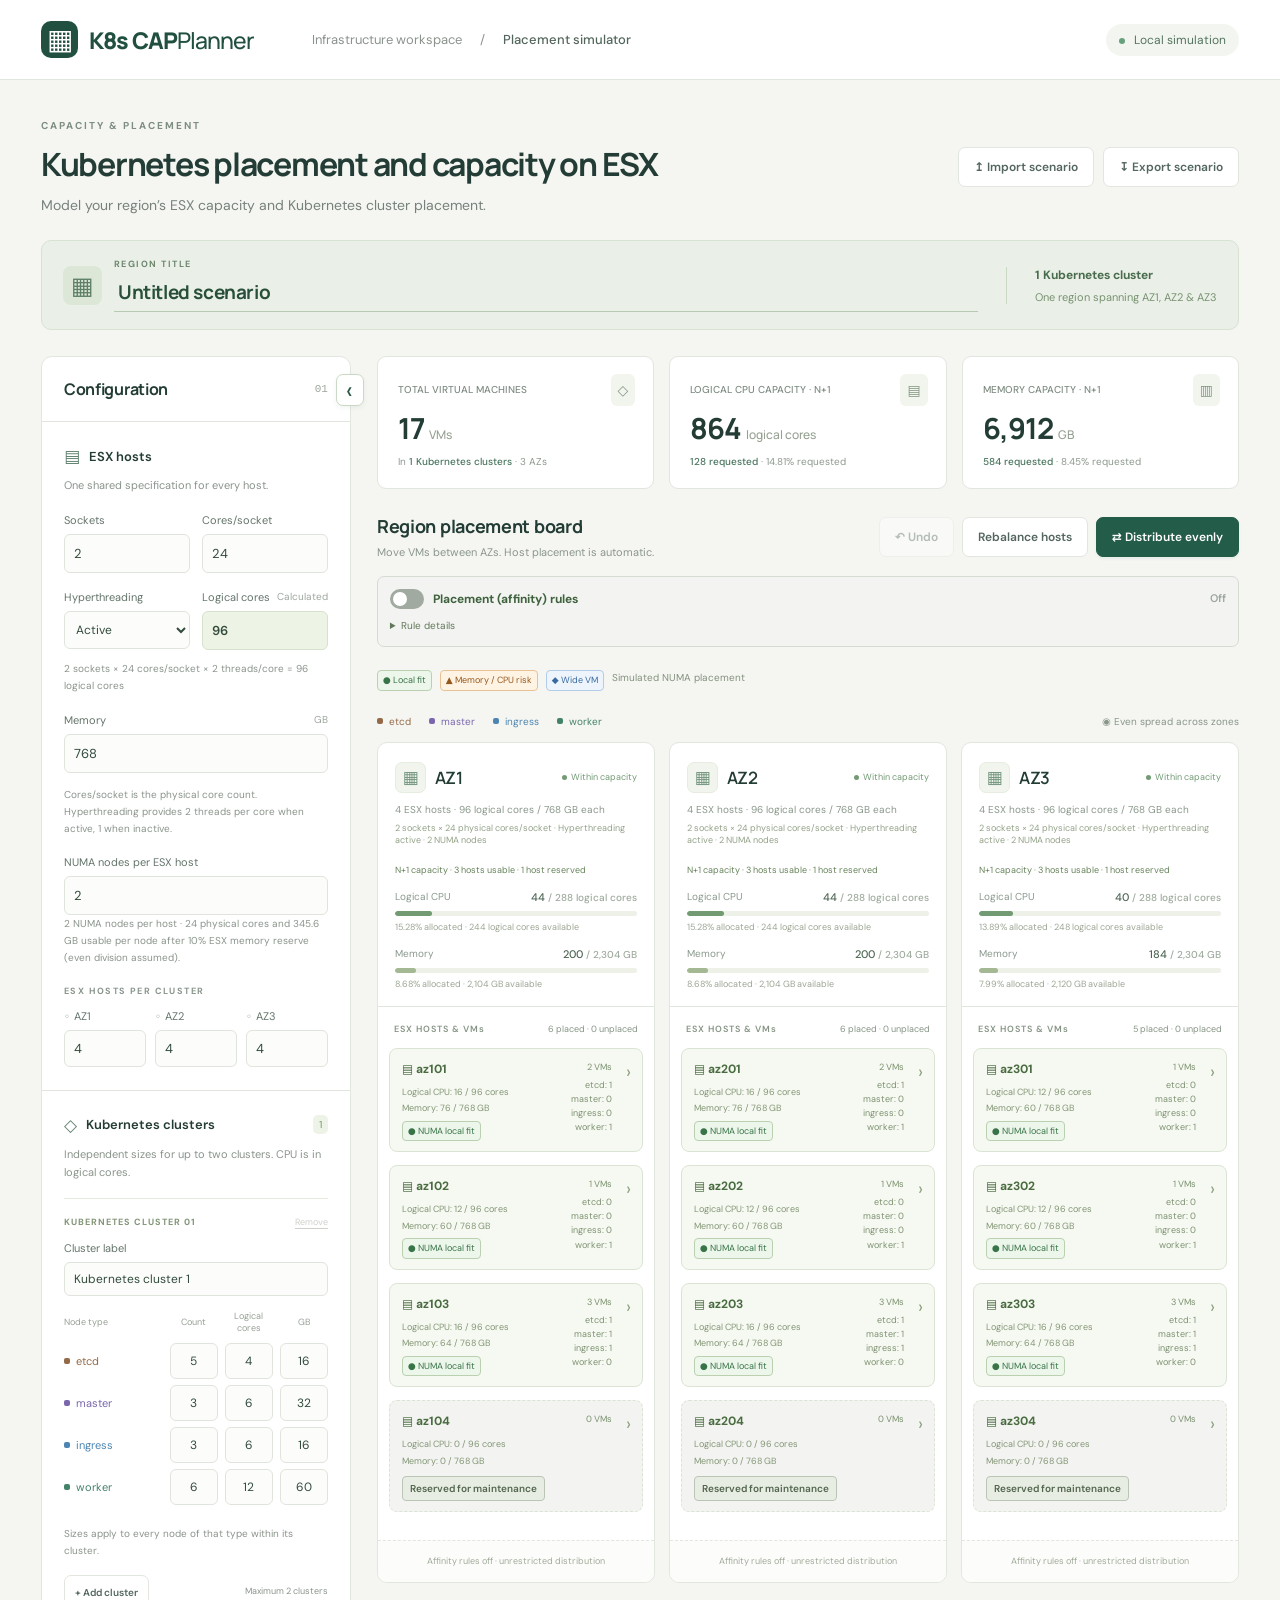
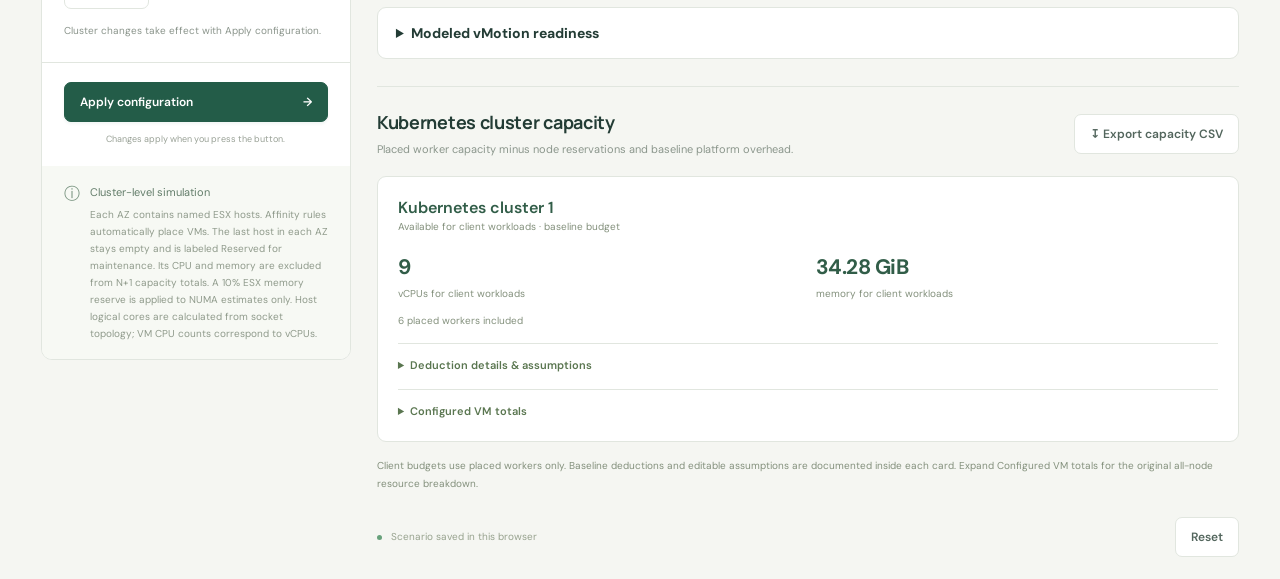
==== commit b39dc217: "NUMA and vMotion simulation" ====
--- a/index.html
+++ b/index.html
@@ -14,17 +14,18 @@
         <section class="k8s-config"><div class="section-heading"><span class="section-icon">◇</span><h3>Kubernetes clusters</h3><span id="draft-count" class="cluster-count"></span></div><p class="help">Independent sizes for up to two clusters. CPU is in logical cores.</p><div id="cluster-editors"></div><p class="help footer-help">Sizes apply to every node of that type within its cluster.</p><div class="cluster-editor-actions"><button id="add-cluster" type="button" class="button secondary">+ Add cluster</button><span class="help">Maximum 2 clusters</span></div><p class="help footer-help">Cluster changes take effect with Apply configuration.</p></section>
         <div class="config-footer"><p id="config-error" class="error" role="alert" hidden></p><button type="submit" class="button primary full">Apply configuration <span>→</span></button><span id="config-status">Changes apply when you press the button.</span></div>
       </form>
-      <div class="model-note"><span>ⓘ</span><p>Cluster-level simulation<br><small>Each AZ contains named ESX hosts. Affinity rules automatically place VMs; no ESX host pinning. One host per AZ is reserved from aggregate CPU and memory for N+1 maintenance; all hosts remain visible for placement. ESXi overhead is not deducted. Host logical cores are calculated from socket topology; VM CPU counts correspond to vCPUs.</small></p></div>
+      <div class="model-note"><span>ⓘ</span><p>Cluster-level simulation<br><small>Each AZ contains named ESX hosts. Affinity rules automatically place VMs. The last host in each AZ stays empty and is labeled Reserved for maintenance. Its CPU and memory are excluded from N+1 capacity totals. A 10% ESX memory reserve is applied to NUMA estimates only. Host logical cores are calculated from socket topology; VM CPU counts correspond to vCPUs.</small></p></div>
     </aside></div>
     <div class="canvas">
       <div class="summary" id="summary"></div>
       <section class="placement">
-        <div class="placement-heading"><div><h2>Region placement board</h2><p>Move VMs between AZs. Host placement is automatic; switch affinity rules on or off below.</p></div><div class="board-actions"><button id="undo" class="button secondary" disabled>↶ Undo</button><button id="balance-workers" class="button secondary">Rebalance hosts</button><button id="balance" class="button primary">⇄ Distribute evenly</button></div></div>
-        <div class="affinity-policy" id="affinity-policy"><label class="affinity-toggle"><input id="affinity-toggle" type="checkbox" role="switch" aria-label="Placement (affinity) rules" aria-describedby="affinity-toggle-help"><strong>Placement (affinity) rules</strong><span id="affinity-toggle-state">On</span></label><details class="affinity-details"><summary>Rule details</summary><div class="affinity-details-body"><p>When enabled, these limits apply across both Kubernetes clusters within each AZ:</p><ol id="affinity-rule-description"><li><strong>Etcd separation:</strong> At most one etcd VM per ESX host. It may share with other VM types.</li><li><strong>Master/ingress pairing:</strong> Matching node numbers within the same Kubernetes cluster stay together, such as master-01 and ingress-01. Moving either to another AZ moves its partner too.</li><li><strong>Pair separation:</strong> At most one master/ingress pair per ESX host.</li><li><strong>Workers with a pair:</strong> At most one worker on a host containing a master/ingress pair.</li><li><strong>Other workers:</strong> At most two workers on a host without a master/ingress pair.</li></ol><p id="affinity-toggle-help"><strong>Turning off:</strong> Immediately redistributes all VMs across the hosts in their current AZs without pairing, etcd separation, or per-host VM count limits. Previously unplaced VMs can be assigned. VM counts, sizes, and cluster labels are retained. Capacity warnings and NUMA estimates remain active.</p><p><strong>Turning on:</strong> Recalculates placement under all five rules. Ingress VMs follow their matching master’s AZ. VMs that cannot satisfy the rules remain visible as unplaced. This does not restore the previous host arrangement.</p><p>ESX hosts are assigned automatically in both modes; VMs are never pinned to a host.</p></div></details></div><div id="affinity-warning" class="capacity-warning" role="status" hidden></div><div class="numa-legend" aria-label="NUMA status legend"><span class="numa-badge fit">● Local fit</span><span class="numa-badge risk">▲ Memory / CPU risk</span><span class="numa-badge wide">◆ Wide VM</span><small>Simulated NUMA placement · full configured memory · equal node resources</small></div><div class="board-meta"><div class="legend"><span class="type-etcd">etcd</span><span class="type-master">master</span><span class="type-ingress">ingress</span><span class="type-worker">worker</span></div><span id="spread-label"></span></div>
+        <div class="placement-heading"><div><h2>Region placement board</h2><p>Move VMs between AZs. Host placement is automatic.</p></div><div class="board-actions"><button id="undo" class="button secondary" disabled>↶ Undo</button><button id="balance-workers" class="button secondary">Rebalance hosts</button><button id="balance" class="button primary">⇄ Distribute evenly</button></div></div>
+        <div class="affinity-policy" id="affinity-policy"><label class="affinity-toggle"><input id="affinity-toggle" type="checkbox" role="switch" aria-label="Placement (affinity) rules" aria-describedby="affinity-toggle-help"><strong>Placement (affinity) rules</strong><span id="affinity-toggle-state">On</span></label><details class="affinity-details"><summary>Rule details</summary><div class="affinity-details-body"><p>When enabled, these limits apply across both Kubernetes clusters within each AZ:</p><ol id="affinity-rule-description"><li><strong>Etcd separation and split:</strong> At most one etcd VM per host across both Kubernetes clusters. A four-vCPU etcd VM is modeled as 2 vCPUs on each of exactly two NUMA nodes, with half its memory on each.</li><li><strong>Etcd allowance on every host:</strong> Reserve 2 physical-core equivalents per NUMA node, even without etcd. Also reserve half the largest configured etcd VM's memory per node so hosts remain eligible to receive it.</li><li><strong>Local placement:</strong> Each worker, master, and ingress VM must fit completely within one node's remaining CPU and usable memory. NUMA memory includes the 10% ESX overhead allowance. Worker counts follow resource fit; there is no separate per-host worker-count cap.</li><li><strong>Independent roles:</strong> Master and ingress VMs need no matching number, host partner, or shared NUMA node. Moving one VM to another AZ does not move another VM.</li><li><strong>Role separation:</strong> At most one master and one ingress from each Kubernetes cluster per ESX host. VMs from different Kubernetes clusters may share a host if resources fit.</li></ol><p id="affinity-toggle-help"><strong>Turning off:</strong> Redistributes VMs within their current AZs without etcd slots, role separation, or strict NUMA fit. The original best-effort NUMA estimate and capacity warnings remain available.</p><p><strong>Turning on:</strong> Recalculates automatic host placement under these rules. VMs without a valid placement remain visible as unplaced; configured counts and sizes are retained.</p><p>These are simulation policies, not VMware configuration or guaranteed optimal packing. No VM is tied to a fixed ESX hostname. The last host in each AZ is always reserved for maintenance and receives no VMs, with rules on or off. This reservation is already included in N+1 capacity totals.</p></div></details></div><div id="affinity-warning" class="capacity-warning" role="status" hidden></div><div class="numa-legend" aria-label="NUMA status legend"><span class="numa-badge fit">● Local fit</span><span class="numa-badge risk">▲ Memory / CPU risk</span><span class="numa-badge wide">◆ Wide VM</span><small>Simulated NUMA placement</small></div><div class="board-meta"><div class="legend"><span class="type-etcd">etcd</span><span class="type-master">master</span><span class="type-ingress">ingress</span><span class="type-worker">worker</span></div><span id="spread-label"></span></div>
         <div class="clusters" id="clusters"></div>
       </section>
       <div id="capacity-warning" class="capacity-warning" role="status" hidden></div>
-      <section class="potential-capacity" aria-labelledby="potential-heading"><div class="placement-heading"><div><h2 id="potential-heading">Kubernetes cluster capacity</h2><p>Placed worker capacity minus node reservations and baseline cluster services.</p></div><button id="export-capacity" type="button" class="button secondary">↧ Export capacity CSV</button></div><div id="cluster-capacity-cards" class="cluster-capacity-cards"></div><p class="capacity-assumptions">Client budgets use placed workers only. Measured baseline deductions and editable assumptions are documented inside each card. Expand Configured VM totals for the original all-node resource breakdown.</p></section><footer class="canvas-footer"><span><i></i> <span id="save-status">Scenario saved in this browser</span></span><button id="reset" class="text-button">Reset to example</button></footer>
+      <section class="mobility-section" aria-label="Modeled vMotion readiness"><details id="mobility-panel"><summary>Modeled vMotion readiness</summary><div class="mobility-body"><div class="mobility-actions"><button id="mobility-run" type="button" class="button secondary">Run assessment</button><button id="mobility-cancel" type="button" class="button secondary" hidden>Cancel</button><span id="mobility-status" role="status" aria-live="polite">Not assessed</span></div><progress id="mobility-progress" aria-label="VM mobility assessment progress" hidden></progress><p class="mobility-help">Tests each VM independently against other active hosts in its AZ. Hosts reserved for maintenance are in maintenance mode and cannot receive VMs. No placements are changed.</p><details class="mobility-assumptions"><summary>Assessment assumptions</summary><p>Green: two or more destinations. Amber: exactly one. Red: none. Unplaced VMs are counted separately. With affinity enabled, checks use the model’s strict NUMA budgets, etcd split/reserves, and role separation. With affinity disabled, checks use logical host CPU and configured RAM limits; overcapacity is rejected for this assessment even though the placement board permits it. Destination NUMA allocation may be recomputed within that host; other VMs remain on their ESX hosts. Results are independent possibilities, not a plan to move all VMs simultaneously or evacuate a host. This is a planning estimate, not actual VMware compatibility, network/storage validation, or guaranteed live NUMA behavior.</p></details><div id="mobility-results" hidden><p id="mobility-summary"></p><div class="mobility-filters"><label>AZ <select id="mobility-az"><option value="all">All AZs</option><option value="0">AZ1</option><option value="1">AZ2</option><option value="2">AZ3</option></select></label><label>Status <select id="mobility-filter"><option value="all">All statuses</option><option value="blocked">Blocked</option><option value="limited">Limited</option><option value="movable">Movable</option><option value="unplaced">Unplaced</option></select></label></div><div class="mobility-table-wrap"><table class="mobility-table"><caption>Individual VM mobility — expand a result for destinations and rejection reasons</caption><thead><tr><th scope="col">VM / Kubernetes cluster</th><th scope="col">AZ / current host</th><th scope="col">Mobility</th></tr></thead><tbody id="mobility-rows"></tbody></table></div></div></div></details></section>
+      <section class="potential-capacity" aria-labelledby="potential-heading"><div class="placement-heading"><div><h2 id="potential-heading">Kubernetes cluster capacity</h2><p>Placed worker capacity minus node reservations and baseline platform overhead.</p></div><button id="export-capacity" type="button" class="button secondary">↧ Export capacity CSV</button></div><div id="cluster-capacity-cards" class="cluster-capacity-cards"></div><p class="capacity-assumptions">Client budgets use placed workers only. Baseline deductions and editable assumptions are documented inside each card. Expand Configured VM totals for the original all-node resource breakdown.</p></section><footer class="canvas-footer"><span><i></i> <span id="save-status">Scenario saved in this browser</span></span><button id="reset" type="button" class="button secondary">Reset</button></footer>
     </div>
   </div>
 </main>
--- a/styles.css
+++ b/styles.css
@@ -99,3 +99,7 @@
 .region-selector #scenario-title{display:block;width:100%;min-width:0;background:transparent;border:0;border-bottom:1px solid #b7c9b3;padding:6px 4px;margin-top:3px;font-size:19px;font-family:'Manrope',sans-serif;font-weight:700;color:#284f39;letter-spacing:-.4px}
 .region-context{flex-shrink:0}
 @media(max-width:560px){.region-bar{align-items:stretch}.region-selector{flex-basis:100%}.region-selector #scenario-title{font-size:16px}.scenario-files{width:100%}.region-context{flex-shrink:1}}
+
+.maintenance-host{border-style:dashed;background:#f3f4f1}.maintenance-label{display:inline-block;margin-top:8px;padding:4px 7px;border:1px solid #bac5b5;border-radius:4px;color:#52654e;background:#e8ede4;font-size:10px;font-weight:600;line-height:1.5;overflow-wrap:anywhere}.maintenance-description{margin:0;font-size:11px;line-height:1.6;color:#66745e}
+
+.mobility-section{margin-top:24px;border:1px solid var(--border);border-radius:9px;background:#fff;min-width:0}.mobility-section>details>summary{padding:16px 18px;font-weight:700;font-size:14px;cursor:pointer}.mobility-body{padding:0 18px 18px}.mobility-actions,.mobility-filters{display:flex;align-items:center;gap:12px;flex-wrap:wrap}.mobility-actions>span,.mobility-help,.mobility-assumptions{font-size:11px;line-height:1.7;color:#6c7e66}.mobility-help{margin:12px 0}.mobility-assumptions summary{cursor:pointer;font-weight:600}.mobility-assumptions p{margin:8px 0}.mobility-body progress{width:100%;margin-top:12px}.mobility-filters{margin:12px 0;font-size:11px}.mobility-filters select{padding:6px;border:1px solid var(--border);border-radius:4px;background:#fff;color:inherit}.mobility-table-wrap{overflow:auto;max-height:520px}.mobility-table{width:100%;border-collapse:collapse;font-size:11px;text-align:left}.mobility-table caption{text-align:left;font-size:10px;color:#75866d;padding-bottom:8px}.mobility-table td,.mobility-table th{padding:11px 8px;border-bottom:1px solid var(--border);vertical-align:top}.mobility-table tbody th{font-weight:600}.mobility-table small{display:block;margin-top:4px;color:#75866d;font-weight:400}.mobility-badge{display:inline-block;padding:3px 6px;border-radius:4px;font-weight:600}.mobility-badge.movable{background:#edf5e9;color:#327348}.mobility-badge.limited{background:#fff2db;color:#986020}.mobility-badge.blocked{background:#fbeae5;color:#a34231}.mobility-badge.unplaced{background:#f0f1ee;color:#687461}.mobility-vm-detail{margin-top:7px}.mobility-vm-detail summary{cursor:pointer;line-height:1.6}.mobility-vm-detail p{font-size:10px;line-height:1.7;overflow-wrap:anywhere;margin:8px 0}.mobility-stale{opacity:.65}#mobility-summary{font-size:12px;font-weight:600;line-height:1.7;margin-top:16px}@media(max-width:560px){.mobility-body{padding:0 10px 12px}.mobility-table td,.mobility-table th{padding:8px 4px}.mobility-actions{gap:8px}}
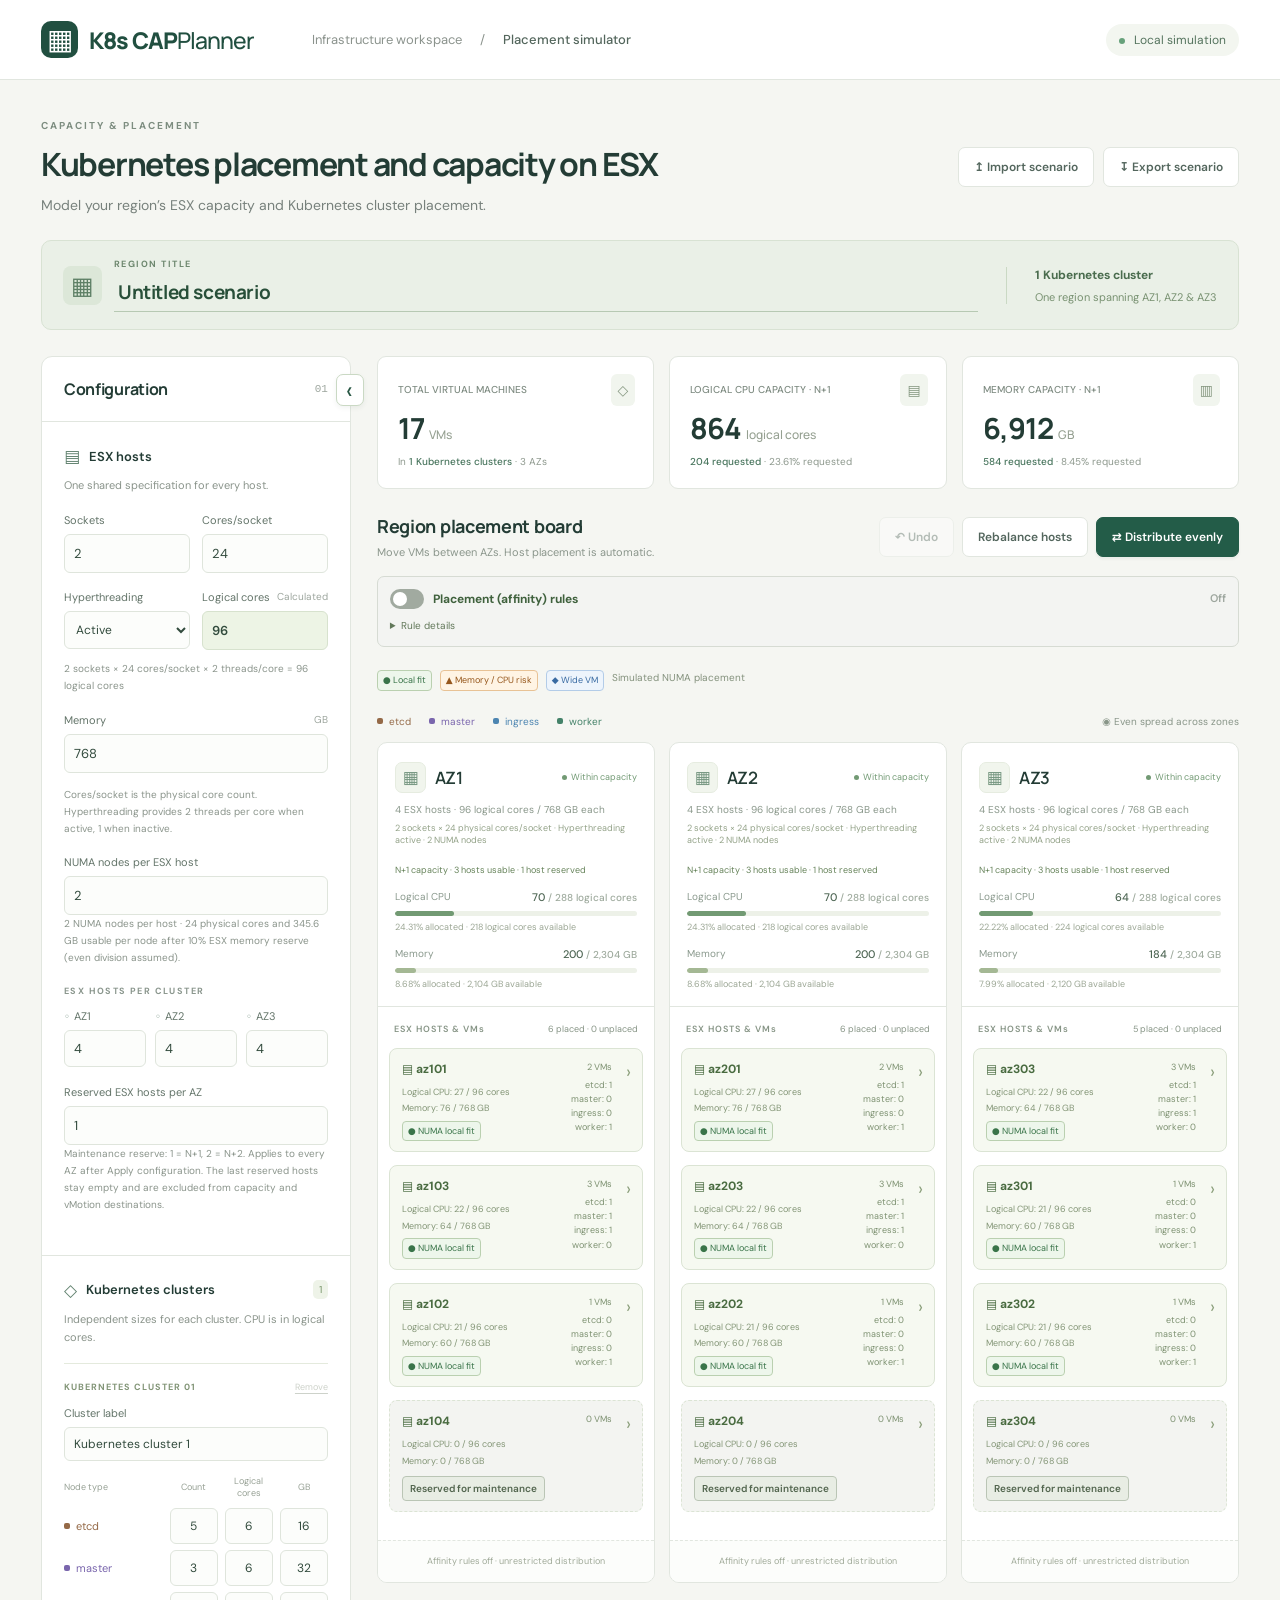
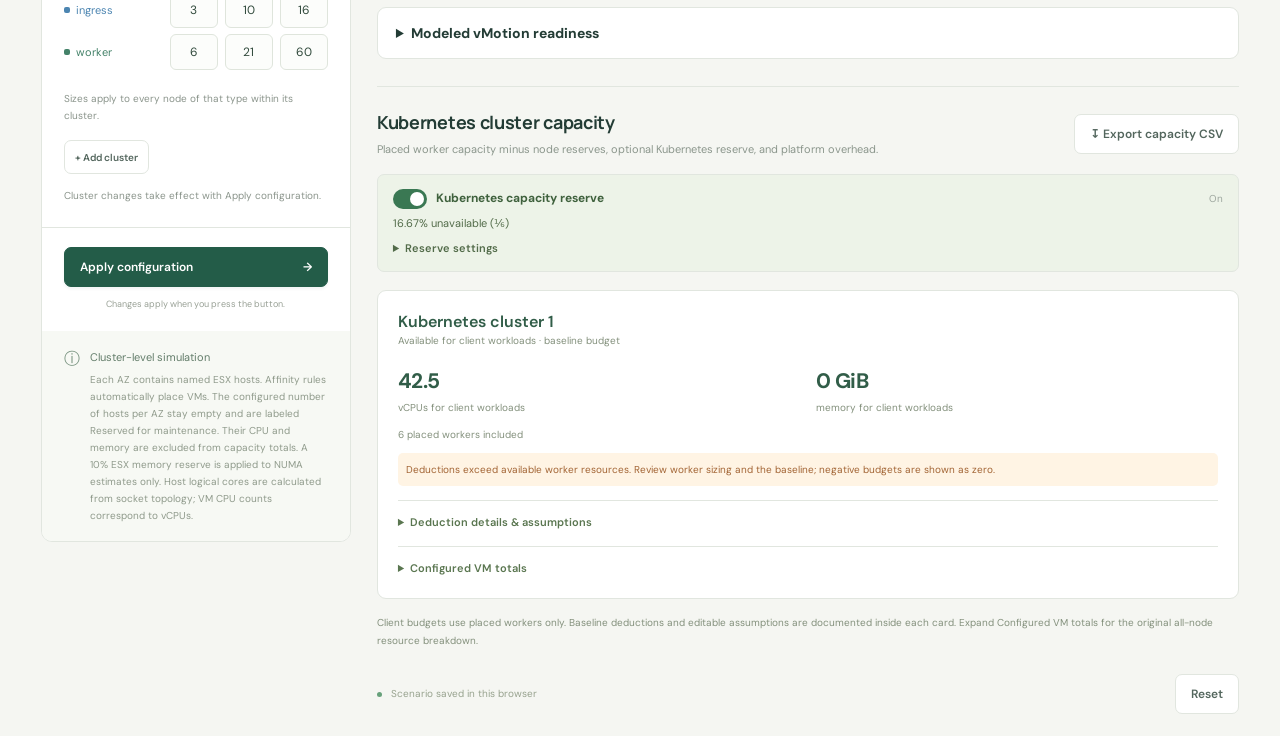
==== commit 86d3b503: "latest features" ====
--- a/index.html
+++ b/index.html
@@ -10,22 +10,22 @@
     <div class="configuration-drawer"><button id="configuration-toggle" class="configuration-toggle" type="button" aria-controls="configuration-panel" aria-expanded="true" aria-label="Collapse Configuration panel" title="Collapse Configuration panel"><span class="configuration-toggle-arrow" aria-hidden="true">‹</span><span class="configuration-toggle-label" aria-hidden="true">Configuration</span></button><aside class="configuration" id="configuration-panel">
       <form id="config-form">
         <div class="panel-heading"><h2>Configuration</h2><span class="small-label">01</span></div>
-        <section><div class="section-heading"><span class="section-icon">▤</span><h3>ESX hosts</h3></div><p class="help">One shared specification for every host.</p><div class="two-fields"><label>Sockets<input name="host.sockets" type="number" min="1" max="1000000" step="1" required></label><label>Cores/socket<input name="host.coresPerSocket" aria-label="Physical cores per socket" type="number" min="1" max="1000000" step="1" required></label></div><div class="two-fields topology-fields"><label>Hyperthreading<select name="host.hyperthreading" aria-label="Hyperthreading"><option value="active">Active</option><option value="inactive">Inactive</option></select></label><label for="host-logical-cores">Logical cores <span>Calculated</span><output id="host-logical-cores" name="host.cpu" aria-live="polite"></output></label></div><p id="host-cpu-formula" class="help topology-help">Sockets × physical cores/socket × threads/core</p><label>Memory <span>GB</span><input name="host.memory" type="number" min="0.01" max="1000000" step="any" required></label><p class="help footer-help">Cores/socket is the physical core count. Hyperthreading provides 2 threads per core when active, 1 when inactive.</p><label class="numa-config">NUMA nodes per ESX host<input name="host.numaNodes" aria-label="NUMA nodes per ESX host" type="number" min="1" max="64" step="1" required></label><p id="numa-topology-help" class="help topology-help">CPU cores and memory are assumed evenly divided between NUMA nodes.</p><div class="field-title">ESX HOSTS PER CLUSTER</div><div id="host-counts" class="host-counts"></div></section>
-        <section class="k8s-config"><div class="section-heading"><span class="section-icon">◇</span><h3>Kubernetes clusters</h3><span id="draft-count" class="cluster-count"></span></div><p class="help">Independent sizes for up to two clusters. CPU is in logical cores.</p><div id="cluster-editors"></div><p class="help footer-help">Sizes apply to every node of that type within its cluster.</p><div class="cluster-editor-actions"><button id="add-cluster" type="button" class="button secondary">+ Add cluster</button><span class="help">Maximum 2 clusters</span></div><p class="help footer-help">Cluster changes take effect with Apply configuration.</p></section>
+        <section><div class="section-heading"><span class="section-icon">▤</span><h3>ESX hosts</h3></div><p class="help">One shared specification for every host.</p><div class="two-fields"><label>Sockets<input name="host.sockets" type="number" min="1" max="1000000" step="1" required></label><label>Cores/socket<input name="host.coresPerSocket" aria-label="Physical cores per socket" type="number" min="1" max="1000000" step="1" required></label></div><div class="two-fields topology-fields"><label>Hyperthreading<select name="host.hyperthreading" aria-label="Hyperthreading"><option value="active">Active</option><option value="inactive">Inactive</option></select></label><label for="host-logical-cores">Logical cores <span>Calculated</span><output id="host-logical-cores" name="host.cpu" aria-live="polite"></output></label></div><p id="host-cpu-formula" class="help topology-help">Sockets × physical cores/socket × threads/core</p><label>Memory <span>GB</span><input name="host.memory" type="number" min="0.01" max="1000000" step="any" required></label><p class="help footer-help">Cores/socket is the physical core count. Hyperthreading provides 2 threads per core when active, 1 when inactive.</p><label class="numa-config">NUMA nodes per ESX host<input name="host.numaNodes" aria-label="NUMA nodes per ESX host" type="number" min="1" max="64" step="1" required></label><p id="numa-topology-help" class="help topology-help">CPU cores and memory are assumed evenly divided between NUMA nodes.</p><div class="field-title">ESX HOSTS PER CLUSTER</div><div id="host-counts" class="host-counts"></div><label class="numa-config">Reserved ESX hosts per AZ<input name="maintenanceReserve" aria-label="Reserved ESX hosts per AZ" type="number" min="1" max="10000" step="1" required></label><p class="help topology-help">Maintenance reserve: 1 = N+1, 2 = N+2. Applies to every AZ after Apply configuration. The last reserved hosts stay empty and are excluded from capacity and vMotion destinations.</p></section>
+        <section class="k8s-config"><div class="section-heading"><span class="section-icon">◇</span><h3>Kubernetes clusters</h3><span id="draft-count" class="cluster-count"></span></div><p class="help">Independent sizes for each cluster. CPU is in logical cores.</p><div id="cluster-editors"></div><p class="help footer-help">Sizes apply to every node of that type within its cluster.</p><div class="cluster-editor-actions"><button id="add-cluster" type="button" class="button secondary">+ Add cluster</button></div><p class="help footer-help">Cluster changes take effect with Apply configuration.</p></section>
         <div class="config-footer"><p id="config-error" class="error" role="alert" hidden></p><button type="submit" class="button primary full">Apply configuration <span>→</span></button><span id="config-status">Changes apply when you press the button.</span></div>
       </form>
-      <div class="model-note"><span>ⓘ</span><p>Cluster-level simulation<br><small>Each AZ contains named ESX hosts. Affinity rules automatically place VMs. The last host in each AZ stays empty and is labeled Reserved for maintenance. Its CPU and memory are excluded from N+1 capacity totals. A 10% ESX memory reserve is applied to NUMA estimates only. Host logical cores are calculated from socket topology; VM CPU counts correspond to vCPUs.</small></p></div>
+      <div class="model-note"><span>ⓘ</span><p>Cluster-level simulation<br><small>Each AZ contains named ESX hosts. Affinity rules automatically place VMs. The configured number of hosts per AZ stay empty and are labeled Reserved for maintenance. Their CPU and memory are excluded from capacity totals. A 10% ESX memory reserve is applied to NUMA estimates only. Host logical cores are calculated from socket topology; VM CPU counts correspond to vCPUs.</small></p></div>
     </aside></div>
     <div class="canvas">
       <div class="summary" id="summary"></div>
       <section class="placement">
         <div class="placement-heading"><div><h2>Region placement board</h2><p>Move VMs between AZs. Host placement is automatic.</p></div><div class="board-actions"><button id="undo" class="button secondary" disabled>↶ Undo</button><button id="balance-workers" class="button secondary">Rebalance hosts</button><button id="balance" class="button primary">⇄ Distribute evenly</button></div></div>
-        <div class="affinity-policy" id="affinity-policy"><label class="affinity-toggle"><input id="affinity-toggle" type="checkbox" role="switch" aria-label="Placement (affinity) rules" aria-describedby="affinity-toggle-help"><strong>Placement (affinity) rules</strong><span id="affinity-toggle-state">On</span></label><details class="affinity-details"><summary>Rule details</summary><div class="affinity-details-body"><p>When enabled, these limits apply across both Kubernetes clusters within each AZ:</p><ol id="affinity-rule-description"><li><strong>Etcd separation and split:</strong> At most one etcd VM per host across both Kubernetes clusters. A four-vCPU etcd VM is modeled as 2 vCPUs on each of exactly two NUMA nodes, with half its memory on each.</li><li><strong>Etcd allowance on every host:</strong> Reserve 2 physical-core equivalents per NUMA node, even without etcd. Also reserve half the largest configured etcd VM's memory per node so hosts remain eligible to receive it.</li><li><strong>Local placement:</strong> Each worker, master, and ingress VM must fit completely within one node's remaining CPU and usable memory. NUMA memory includes the 10% ESX overhead allowance. Worker counts follow resource fit; there is no separate per-host worker-count cap.</li><li><strong>Independent roles:</strong> Master and ingress VMs need no matching number, host partner, or shared NUMA node. Moving one VM to another AZ does not move another VM.</li><li><strong>Role separation:</strong> At most one master and one ingress from each Kubernetes cluster per ESX host. VMs from different Kubernetes clusters may share a host if resources fit.</li></ol><p id="affinity-toggle-help"><strong>Turning off:</strong> Redistributes VMs within their current AZs without etcd slots, role separation, or strict NUMA fit. The original best-effort NUMA estimate and capacity warnings remain available.</p><p><strong>Turning on:</strong> Recalculates automatic host placement under these rules. VMs without a valid placement remain visible as unplaced; configured counts and sizes are retained.</p><p>These are simulation policies, not VMware configuration or guaranteed optimal packing. No VM is tied to a fixed ESX hostname. The last host in each AZ is always reserved for maintenance and receives no VMs, with rules on or off. This reservation is already included in N+1 capacity totals.</p></div></details></div><div id="affinity-warning" class="capacity-warning" role="status" hidden></div><div class="numa-legend" aria-label="NUMA status legend"><span class="numa-badge fit">● Local fit</span><span class="numa-badge risk">▲ Memory / CPU risk</span><span class="numa-badge wide">◆ Wide VM</span><small>Simulated NUMA placement</small></div><div class="board-meta"><div class="legend"><span class="type-etcd">etcd</span><span class="type-master">master</span><span class="type-ingress">ingress</span><span class="type-worker">worker</span></div><span id="spread-label"></span></div>
+        <div class="affinity-policy" id="affinity-policy"><label class="affinity-toggle"><input id="affinity-toggle" type="checkbox" role="switch" aria-label="Placement (affinity) rules" aria-describedby="affinity-toggle-help"><strong>Placement (affinity) rules</strong><span id="affinity-toggle-state">On</span></label><details class="affinity-details"><summary>Rule details</summary><div class="affinity-details-body"><p>When enabled, these limits apply across all Kubernetes clusters within each AZ:</p><ol id="affinity-rule-description"><li><strong>Etcd separation and split:</strong> At most one etcd VM per host across all Kubernetes clusters. A six-vCPU etcd VM is modeled as 3 vCPUs on each of exactly two NUMA nodes, with half its memory on each.</li><li><strong>Etcd allowance on every host:</strong> Reserve 3 physical-core equivalents per NUMA node, even without etcd. Also reserve half the largest configured etcd VM's memory per node so hosts remain eligible to receive it.</li><li><strong>Local placement:</strong> Each worker, master, and ingress VM must fit completely within one node's remaining CPU and usable memory. NUMA memory includes the 10% ESX overhead allowance. Worker counts follow resource fit; there is no separate per-host worker-count cap.</li><li><strong>Independent roles:</strong> Master and ingress VMs need no matching number, host partner, or shared NUMA node. Moving one VM to another AZ does not move another VM.</li><li><strong>Role separation:</strong> At most one master and one ingress from each Kubernetes cluster per ESX host. VMs from different Kubernetes clusters may share a host if resources fit.</li></ol><p id="affinity-toggle-help"><strong>Turning off:</strong> Redistributes VMs within their current AZs without etcd slots, role separation, or strict NUMA fit. The original best-effort NUMA estimate and capacity warnings remain available.</p><p><strong>Turning on:</strong> Recalculates automatic host placement under these rules. VMs without a valid placement remain visible as unplaced; configured counts and sizes are retained.</p><p>These are simulation policies, not VMware configuration or guaranteed optimal packing. No VM is tied to a fixed ESX hostname. The configured maintenance hosts in each AZ receive no VMs, with rules on or off. This same reserve is already excluded from capacity totals.</p></div></details></div><div id="affinity-warning" class="capacity-warning" role="status" hidden></div><div class="numa-legend" aria-label="NUMA status legend"><span class="numa-badge fit">● Local fit</span><span class="numa-badge risk">▲ Memory / CPU risk</span><span class="numa-badge wide">◆ Wide VM</span><small>Simulated NUMA placement</small></div><div class="board-meta"><div class="legend"><span class="type-etcd">etcd</span><span class="type-master">master</span><span class="type-ingress">ingress</span><span class="type-worker">worker</span></div><span id="spread-label"></span></div>
         <div class="clusters" id="clusters"></div>
       </section>
       <div id="capacity-warning" class="capacity-warning" role="status" hidden></div>
       <section class="mobility-section" aria-label="Modeled vMotion readiness"><details id="mobility-panel"><summary>Modeled vMotion readiness</summary><div class="mobility-body"><div class="mobility-actions"><button id="mobility-run" type="button" class="button secondary">Run assessment</button><button id="mobility-cancel" type="button" class="button secondary" hidden>Cancel</button><span id="mobility-status" role="status" aria-live="polite">Not assessed</span></div><progress id="mobility-progress" aria-label="VM mobility assessment progress" hidden></progress><p class="mobility-help">Tests each VM independently against other active hosts in its AZ. Hosts reserved for maintenance are in maintenance mode and cannot receive VMs. No placements are changed.</p><details class="mobility-assumptions"><summary>Assessment assumptions</summary><p>Green: two or more destinations. Amber: exactly one. Red: none. Unplaced VMs are counted separately. With affinity enabled, checks use the model’s strict NUMA budgets, etcd split/reserves, and role separation. With affinity disabled, checks use logical host CPU and configured RAM limits; overcapacity is rejected for this assessment even though the placement board permits it. Destination NUMA allocation may be recomputed within that host; other VMs remain on their ESX hosts. Results are independent possibilities, not a plan to move all VMs simultaneously or evacuate a host. This is a planning estimate, not actual VMware compatibility, network/storage validation, or guaranteed live NUMA behavior.</p></details><div id="mobility-results" hidden><p id="mobility-summary"></p><div class="mobility-filters"><label>AZ <select id="mobility-az"><option value="all">All AZs</option><option value="0">AZ1</option><option value="1">AZ2</option><option value="2">AZ3</option></select></label><label>Status <select id="mobility-filter"><option value="all">All statuses</option><option value="blocked">Blocked</option><option value="limited">Limited</option><option value="movable">Movable</option><option value="unplaced">Unplaced</option></select></label></div><div class="mobility-table-wrap"><table class="mobility-table"><caption>Individual VM mobility — expand a result for destinations and rejection reasons</caption><thead><tr><th scope="col">VM / Kubernetes cluster</th><th scope="col">AZ / current host</th><th scope="col">Mobility</th></tr></thead><tbody id="mobility-rows"></tbody></table></div></div></div></details></section>
-      <section class="potential-capacity" aria-labelledby="potential-heading"><div class="placement-heading"><div><h2 id="potential-heading">Kubernetes cluster capacity</h2><p>Placed worker capacity minus node reservations and baseline platform overhead.</p></div><button id="export-capacity" type="button" class="button secondary">↧ Export capacity CSV</button></div><div id="cluster-capacity-cards" class="cluster-capacity-cards"></div><p class="capacity-assumptions">Client budgets use placed workers only. Baseline deductions and editable assumptions are documented inside each card. Expand Configured VM totals for the original all-node resource breakdown.</p></section><footer class="canvas-footer"><span><i></i> <span id="save-status">Scenario saved in this browser</span></span><button id="reset" type="button" class="button secondary">Reset</button></footer>
+      <section class="potential-capacity" aria-labelledby="potential-heading"><div class="placement-heading"><div><h2 id="potential-heading">Kubernetes cluster capacity</h2><p>Placed worker capacity minus node reserves, optional Kubernetes reserve, and platform overhead.</p></div><button id="export-capacity" type="button" class="button secondary">↧ Export capacity CSV</button></div><div class="kubernetes-reserve-controls"><label class="affinity-toggle"><input id="kubernetes-reserve-toggle" type="checkbox" role="switch" aria-label="Kubernetes capacity reserve" aria-describedby="kubernetes-reserve-help"><strong>Kubernetes capacity reserve</strong><span id="kubernetes-reserve-state">On</span></label><span id="kubernetes-reserve-summary"></span><details><summary>Reserve settings</summary><div class="kubernetes-reserve-settings"><label>Unavailable capacity (%)<input id="kubernetes-reserve-percent" type="number" min="0" max="100" step="any" required aria-label="Unavailable Kubernetes capacity percentage"></label><button id="kubernetes-reserve-apply" type="button" class="button secondary">Apply reserve</button></div><p id="kubernetes-reserve-help">Applies the same percentage to CPU and memory in every Kubernetes cluster, after node reserves and before fixed platform overhead. Default: exactly ⅙ (about 16.67%; display rounded). Turn off to use the full worker budget. This is additional Kubernetes headroom, separate from reserved ESX hosts; VM placement stays unchanged.</p></details></div><div id="cluster-capacity-cards" class="cluster-capacity-cards"></div><p class="capacity-assumptions">Client budgets use placed workers only. Baseline deductions and editable assumptions are documented inside each card. Expand Configured VM totals for the original all-node resource breakdown.</p></section><footer class="canvas-footer"><span><i></i> <span id="save-status">Scenario saved in this browser</span></span><button id="reset" type="button" class="button secondary">Reset</button></footer>
     </div>
   </div>
 </main>
--- a/styles.css
+++ b/styles.css
@@ -103,3 +103,5 @@
 .maintenance-host{border-style:dashed;background:#f3f4f1}.maintenance-label{display:inline-block;margin-top:8px;padding:4px 7px;border:1px solid #bac5b5;border-radius:4px;color:#52654e;background:#e8ede4;font-size:10px;font-weight:600;line-height:1.5;overflow-wrap:anywhere}.maintenance-description{margin:0;font-size:11px;line-height:1.6;color:#66745e}
 
 .mobility-section{margin-top:24px;border:1px solid var(--border);border-radius:9px;background:#fff;min-width:0}.mobility-section>details>summary{padding:16px 18px;font-weight:700;font-size:14px;cursor:pointer}.mobility-body{padding:0 18px 18px}.mobility-actions,.mobility-filters{display:flex;align-items:center;gap:12px;flex-wrap:wrap}.mobility-actions>span,.mobility-help,.mobility-assumptions{font-size:11px;line-height:1.7;color:#6c7e66}.mobility-help{margin:12px 0}.mobility-assumptions summary{cursor:pointer;font-weight:600}.mobility-assumptions p{margin:8px 0}.mobility-body progress{width:100%;margin-top:12px}.mobility-filters{margin:12px 0;font-size:11px}.mobility-filters select{padding:6px;border:1px solid var(--border);border-radius:4px;background:#fff;color:inherit}.mobility-table-wrap{overflow:auto;max-height:520px}.mobility-table{width:100%;border-collapse:collapse;font-size:11px;text-align:left}.mobility-table caption{text-align:left;font-size:10px;color:#75866d;padding-bottom:8px}.mobility-table td,.mobility-table th{padding:11px 8px;border-bottom:1px solid var(--border);vertical-align:top}.mobility-table tbody th{font-weight:600}.mobility-table small{display:block;margin-top:4px;color:#75866d;font-weight:400}.mobility-badge{display:inline-block;padding:3px 6px;border-radius:4px;font-weight:600}.mobility-badge.movable{background:#edf5e9;color:#327348}.mobility-badge.limited{background:#fff2db;color:#986020}.mobility-badge.blocked{background:#fbeae5;color:#a34231}.mobility-badge.unplaced{background:#f0f1ee;color:#687461}.mobility-vm-detail{margin-top:7px}.mobility-vm-detail summary{cursor:pointer;line-height:1.6}.mobility-vm-detail p{font-size:10px;line-height:1.7;overflow-wrap:anywhere;margin:8px 0}.mobility-stale{opacity:.65}#mobility-summary{font-size:12px;font-weight:600;line-height:1.7;margin-top:16px}@media(max-width:560px){.mobility-body{padding:0 10px 12px}.mobility-table td,.mobility-table th{padding:8px 4px}.mobility-actions{gap:8px}}
+
+.kubernetes-reserve-controls{margin-top:16px;padding:13px 15px;border:1px solid var(--border);border-radius:7px;background:#edf3e8;font-size:11px;line-height:1.7;color:#526b49}.kubernetes-reserve-controls>.affinity-toggle{display:flex;align-items:center;gap:9px;cursor:pointer}.kubernetes-reserve-controls>.affinity-toggle>span{margin-left:auto}.kubernetes-reserve-controls>span{display:block;margin-top:5px}.kubernetes-reserve-controls details{margin-top:7px}.kubernetes-reserve-controls summary{cursor:pointer;font-weight:600}.kubernetes-reserve-settings{display:flex;align-items:end;gap:10px;margin:12px 0;flex-wrap:wrap}.kubernetes-reserve-settings label{display:flex;flex-direction:column;gap:6px}.kubernetes-reserve-settings input{width:140px;padding:9px;border:1px solid var(--border);border-radius:5px;background:white;color:inherit}.kubernetes-reserve-controls p{font-size:10px;line-height:1.7}
